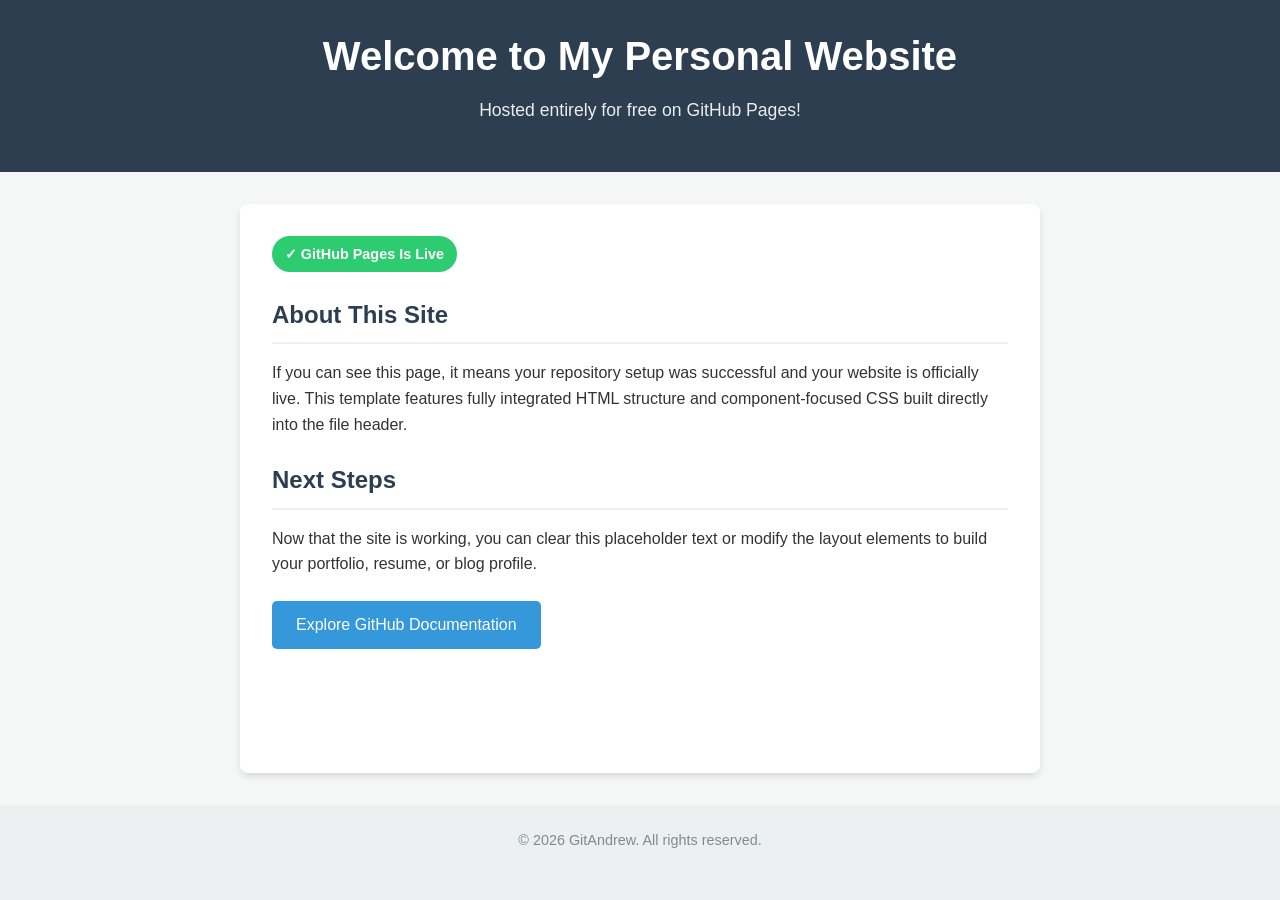
==== index.html @ e5d62e98 "Add initial HTML structure for personal website This file contains the complete HTML structure for a" ====
<!DOCTYPE html>
<html lang="en">
<head>
    <meta charset="UTF-8">
    <meta name="viewport" content="width=device-width, initial-scale=1.0">
    <title>My Personal Website</title>
    <style>
        /* Base reset and layout styles */
        * {
            box-sizing: border-box;
            margin: 0;
            padding: 0;
        }
        body {
            font-family: 'Segoe UI', Tahoma, Geneva, Verdana, sans-serif;
            line-height: 1.6;
            color: #333;
            background-color: #f4f7f6;
            display: flex;
            flex-direction: column;
            min-height: 100vh;
        }

        /* Navigation Header */
        header {
            background-color: #2c3e50;
            color: #ffffff;
            padding: 1.5rem;
            text-align: center;
        }
        header h1 {
            margin-bottom: 0.5rem;
            font-size: 2.5rem;
        }
        header p {
            font-size: 1.1rem;
            opacity: 0.9;
        }

        /* Main Content Container */
        .container {
            max-width: 800px;
            margin: 2rem auto;
            padding: 2rem;
            background: #ffffff;
            border-radius: 8px;
            box-shadow: 0 4px 6px rgba(0, 0, 0, 0.1);
            flex: 1;
        }
        h2 {
            color: #2c3e50;
            border-bottom: 2px solid #ecf0f1;
            padding-bottom: 0.5rem;
            margin-bottom: 1rem;
        }
        p {
            margin-bottom: 1.5rem;
        }

        /* Live status badge to confirm deployment */
        .status-badge {
            display: inline-block;
            background-color: #2ecc71;
            color: white;
            padding: 0.4rem 0.8rem;
            border-radius: 20px;
            font-weight: bold;
            font-size: 0.9rem;
            margin-bottom: 1.5rem;
        }

        /* CTA Interactive Button */
        .btn {
            display: inline-block;
            background-color: #3498db;
            color: white;
            padding: 0.7rem 1.5rem;
            text-decoration: none;
            border-radius: 5px;
            transition: background 0.3s ease;
        }
        .btn:hover {
            background-color: #2980b9;
        }

        /* Footer alignment */
        footer {
            text-align: center;
            padding: 1.5rem;
            background-color: #ecf0f1;
            color: #7f8c8d;
            font-size: 0.9rem;
        }
    </style>
</head>
<body>

    <header>
        <h1>Welcome to My Personal Website</h1>
        <p>Hosted entirely for free on GitHub Pages!</p>
    </header>

    <div class="container">
        <span class="status-badge">✓ GitHub Pages Is Live</span>
        
        <h2>About This Site</h2>
        <p>If you can see this page, it means your repository setup was successful and your website is officially live. This template features fully integrated HTML structure and component-focused CSS built directly into the file header.</p>
        
        <h2>Next Steps</h2>
        <p>Now that the site is working, you can clear this placeholder text or modify the layout elements to build your portfolio, resume, or blog profile.</p>
        
        <a href="https://github.com" class="btn" target="_blank">Explore GitHub Documentation</a>
    </div>

    <footer>
        <p>&copy; 2026 GitAndrew. All rights reserved.</p>
    </footer>

</body>
</html>
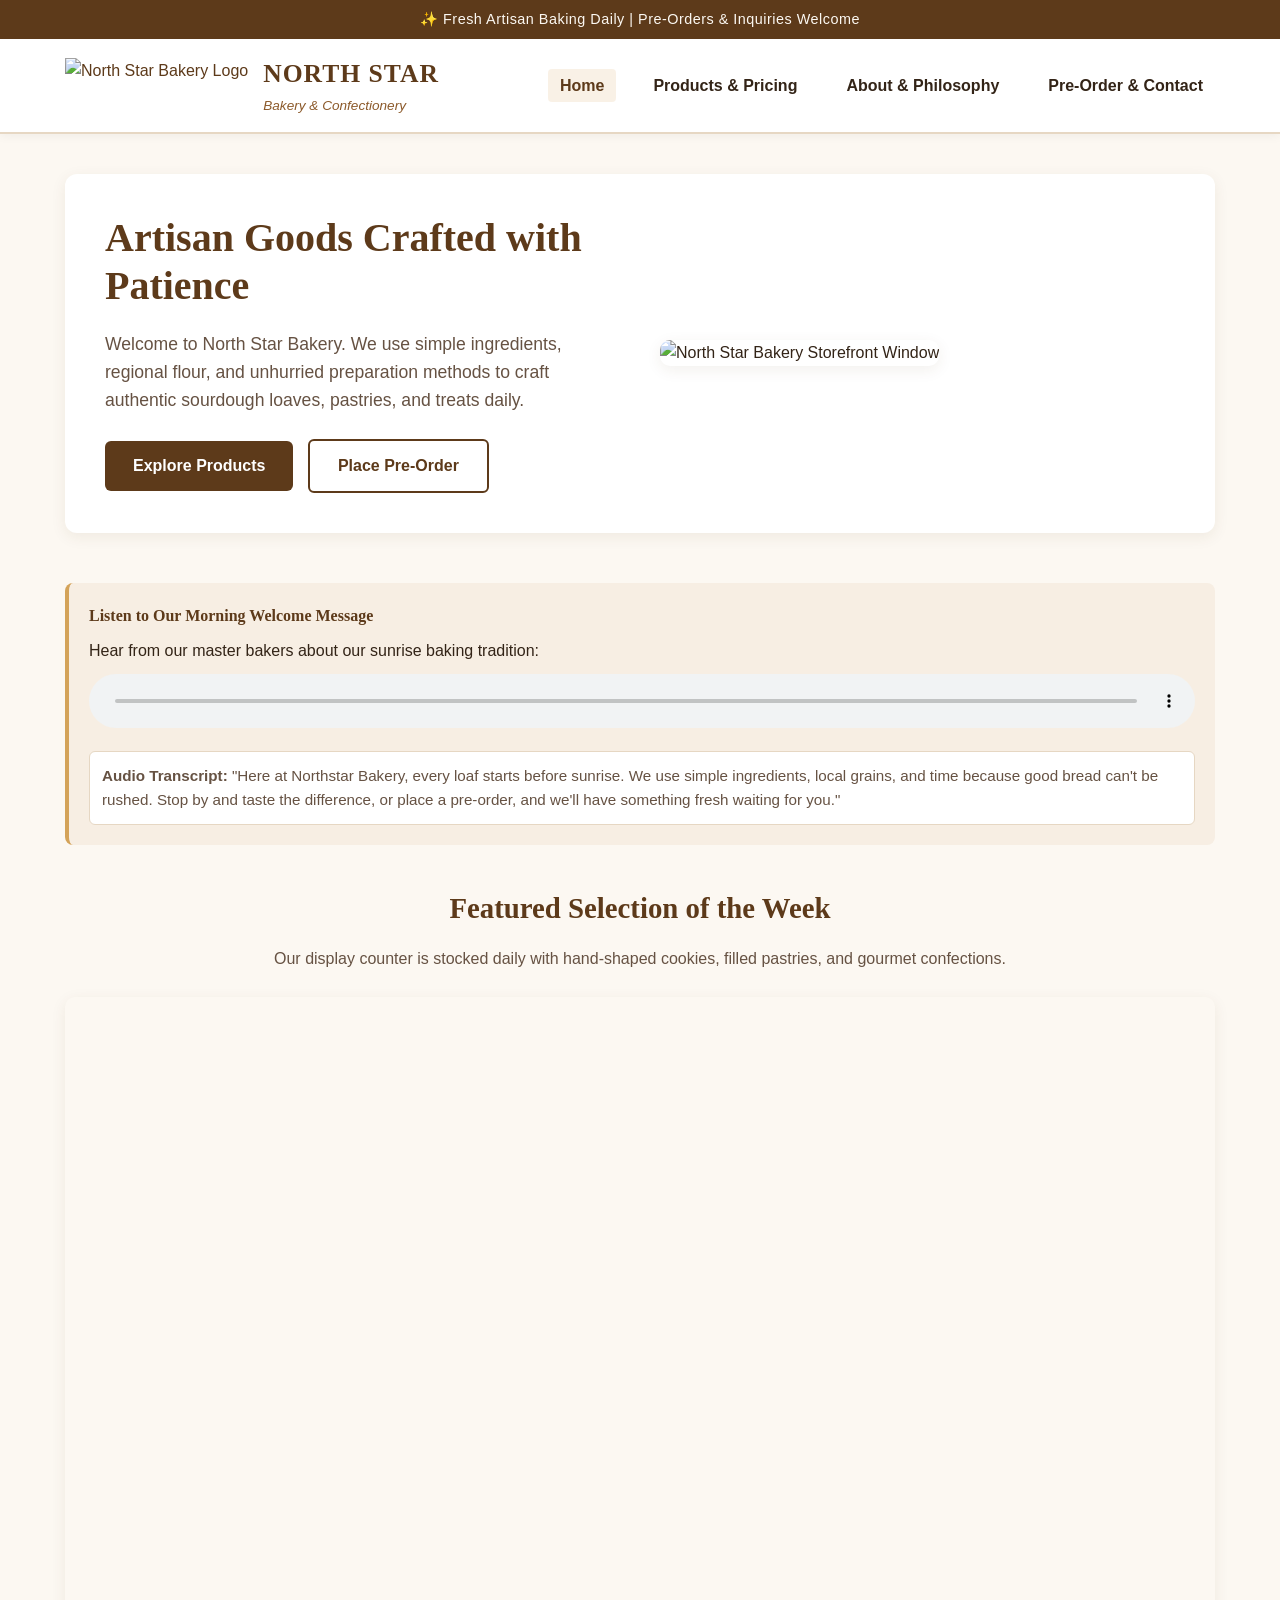
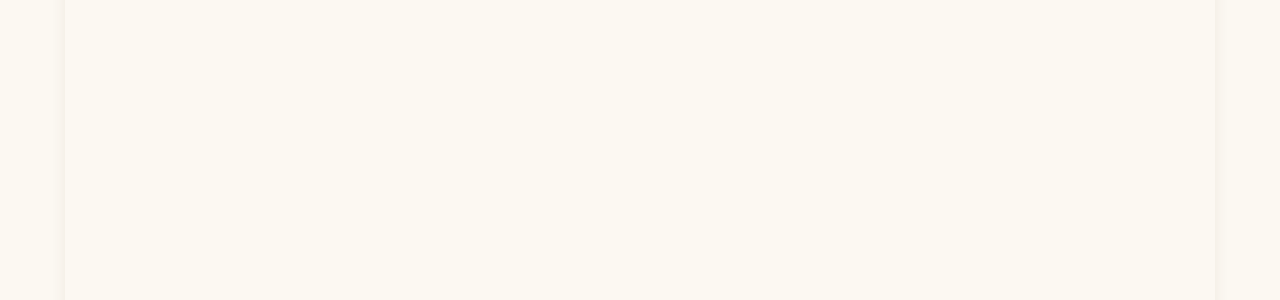
==== commit 8fe64b51: "Add files via upload" ====
--- a/index.html
+++ b/index.html
@@ -3,118 +3,129 @@
 <head>
     <meta charset="UTF-8">
     <meta name="viewport" content="width=device-width, initial-scale=1.0">
-    <title>My Personal Website</title>
-    <style>
-        /* Base reset and layout styles */
-        * {
-            box-sizing: border-box;
-            margin: 0;
-            padding: 0;
-        }
-        body {
-            font-family: 'Segoe UI', Tahoma, Geneva, Verdana, sans-serif;
-            line-height: 1.6;
-            color: #333;
-            background-color: #f4f7f6;
-            display: flex;
-            flex-direction: column;
-            min-height: 100vh;
-        }
-
-        /* Navigation Header */
-        header {
-            background-color: #2c3e50;
-            color: #ffffff;
-            padding: 1.5rem;
-            text-align: center;
-        }
-        header h1 {
-            margin-bottom: 0.5rem;
-            font-size: 2.5rem;
-        }
-        header p {
-            font-size: 1.1rem;
-            opacity: 0.9;
-        }
-
-        /* Main Content Container */
-        .container {
-            max-width: 800px;
-            margin: 2rem auto;
-            padding: 2rem;
-            background: #ffffff;
-            border-radius: 8px;
-            box-shadow: 0 4px 6px rgba(0, 0, 0, 0.1);
-            flex: 1;
-        }
-        h2 {
-            color: #2c3e50;
-            border-bottom: 2px solid #ecf0f1;
-            padding-bottom: 0.5rem;
-            margin-bottom: 1rem;
-        }
-        p {
-            margin-bottom: 1.5rem;
-        }
-
-        /* Live status badge to confirm deployment */
-        .status-badge {
-            display: inline-block;
-            background-color: #2ecc71;
-            color: white;
-            padding: 0.4rem 0.8rem;
-            border-radius: 20px;
-            font-weight: bold;
-            font-size: 0.9rem;
-            margin-bottom: 1.5rem;
-        }
-
-        /* CTA Interactive Button */
-        .btn {
-            display: inline-block;
-            background-color: #3498db;
-            color: white;
-            padding: 0.7rem 1.5rem;
-            text-decoration: none;
-            border-radius: 5px;
-            transition: background 0.3s ease;
-        }
-        .btn:hover {
-            background-color: #2980b9;
-        }
-
-        /* Footer alignment */
-        footer {
-            text-align: center;
-            padding: 1.5rem;
-            background-color: #ecf0f1;
-            color: #7f8c8d;
-            font-size: 0.9rem;
-        }
-    </style>
+    <title>North Star Bakery | Artisan Baked Goods & Sourdough</title>
+    <link rel="stylesheet" href="styles.css">
 </head>
 <body>
-
     <header>
-        <h1>Welcome to My Personal Website</h1>
-        <p>Hosted entirely for free on GitHub Pages!</p>
+        <div class="top-bar">
+            <span>✨ Fresh Artisan Baking Daily | Pre-Orders & Inquiries Welcome</span>
+        </div>
+        <div class="nav-container">
+            <a href="index.html" class="brand-logo">
+                <img src="images/bakery-logo.png" alt="North Star Bakery Logo">
+                <div class="brand-text">
+                    <h1>NORTH STAR</h1>
+                    <p>Bakery & Confectionery</p>
+                </div>
+            </a>
+            <button class="nav-toggle" id="navToggle" aria-label="Toggle navigation">☰</button>
+            <nav>
+                <ul id="navMenu">
+                    <li><a href="index.html" class="active">Home</a></li>
+                    <li><a href="products.html">Products & Pricing</a></li>
+                    <li><a href="about.html">About & Philosophy</a></li>
+                    <li><a href="contact.html">Pre-Order & Contact</a></li>
+                </ul>
+            </nav>
+        </div>
     </header>
 
-    <div class="container">
-        <span class="status-badge">✓ GitHub Pages Is Live</span>
-        
-        <h2>About This Site</h2>
-        <p>If you can see this page, it means your repository setup was successful and your website is officially live. This template features fully integrated HTML structure and component-focused CSS built directly into the file header.</p>
-        
-        <h2>Next Steps</h2>
-        <p>Now that the site is working, you can clear this placeholder text or modify the layout elements to build your portfolio, resume, or blog profile.</p>
-        
-        <a href="https://github.com" class="btn" target="_blank">Explore GitHub Documentation</a>
-    </div>
+    <main class="container">
+        <!-- Hero Section -->
+        <section class="hero">
+            <div class="hero-text">
+                <h2>Artisan Goods Crafted with Patience</h2>
+                <p>Welcome to North Star Bakery. We use simple ingredients, regional flour, and unhurried preparation methods to craft authentic sourdough loaves, pastries, and treats daily.</p>
+                <a href="products.html" class="btn">Explore Products</a>
+                <a href="contact.html" class="btn btn-secondary">Place Pre-Order</a>
+            </div>
+            <div>
+                <img src="images/bakery-storefront.png" alt="North Star Bakery Storefront Window" style="width: 100%; border-radius: 10px; box-shadow: var(--shadow);">
+            </div>
+        </section>
+
+        <!-- Audio Welcome Section -->
+        <section class="audio-card">
+            <h4>Listen to Our Morning Welcome Message</h4>
+            <p>Hear from our master bakers about our sunrise baking tradition:</p>
+            <audio controls>
+                <source src="bakery-welcome.mp3" type="audio/mpeg">
+                Your browser does not support the audio element.
+            </audio>
+
+            <div style="margin-top: 15px; font-size: 0.95rem; color: var(--text-muted); background: white; padding: 12px; border-radius: 6px; border: 1px solid var(--border-color);">
+                <strong>Audio Transcript:</strong> "Here at Northstar Bakery, every loaf starts before sunrise. We use simple ingredients, local grains, and time because good bread can't be rushed. Stop by and taste the difference, or place a pre-order, and we'll have something fresh waiting for you."
+            </div>
+        </section>
+
+        <!-- Responsive Featured Image Section -->
+        <section style="margin: 40px 0;">
+            <h3 style="font-family: var(--font-heading); color: var(--primary-color); font-size: 1.8rem; margin-bottom: 15px; text-align: center;">Featured Selection of the Week</h3>
+            <p style="text-align: center; color: var(--text-muted); margin-bottom: 25px;">Our display counter is stocked daily with hand-shaped cookies, filled pastries, and gourmet confections.</p>
+            <div class="responsive-feature">
+                <picture>
+                    <source media="(max-width: 600px)" srcset="images/bakery-feature-small.png">
+                    <source media="(min-width: 601px)" srcset="images/bakery-feature-large.png">
+                    <img src="images/bakery-feature-large.png" alt="Assortment of freshly baked pastries and gourmet cookies">
+                </picture>
+            </div>
+        </section>
+
+        <!-- What We're Known For -->
+        <section style="margin: 50px 0;">
+            <h2 style="font-family: var(--font-heading); color: var(--primary-color); text-align: center; font-size: 2rem; margin-bottom: 30px;">What We're Known For</h2>
+            <div class="grid-3">
+                <div class="card">
+                    <h3>🌾 Regional Grains</h3>
+                    <p>We source our flour from local mills, celebrating the rich agricultural heritage of our region in every crust and crumb.</p>
+                </div>
+                <div class="card">
+                    <h3>⏳ Unhurried Fermentation</h3>
+                    <p>Our sourdoughs ferment naturally for over 24 hours, developing deep flavors and an easily digestible, moist structure.</p>
+                </div>
+                <div class="card">
+                    <h3>🤝 Community Centered</h3>
+                    <p>Whether you need a quick morning coffee treat or a reserve loaf for weekend family dinners, we are here for our neighbors.</p>
+                </div>
+            </div>
+        </section>
+
+        <!-- Hours & Location Snippet -->
+        <section class="card" style="display: flex; flex-wrap: wrap; justify-content: space-between; align-items: center; gap: 20px;">
+            <div>
+                <h3 style="margin-bottom: 5px;">Visit Us in the Neighborhood</h3>
+                <p style="color: var(--text-muted);">124 Main Street, Bakery District • Mon-Sat: 6:30 AM - 6:00 PM | Sun: 7:00 AM - 3:00 PM</p>
+            </div>
+            <a href="contact.html" class="btn">View Store Details</a>
+        </section>
+    </main>
 
     <footer>
-        <p>&copy; 2026 GitAndrew. All rights reserved.</p>
+        <div class="footer-content">
+            <div class="footer-col">
+                <h4>North Star Bakery</h4>
+                <p>Authentic neighborhood bakehouse dedicated to traditional craftsmanship, natural ingredients, and warm hospitality.</p>
+            </div>
+            <div class="footer-col">
+                <h4>Quick Links</h4>
+                <ul>
+                    <li><a href="index.html">Home</a></li>
+                    <li><a href="products.html">Products & Pricing</a></li>
+                    <li><a href="about.html">Our Philosophy</a></li>
+                    <li><a href="contact.html">Pre-Order Form</a></li>
+                </ul>
+            </div>
+            <div class="footer-col">
+                <h4>Bakehouse Hours</h4>
+                <p>Monday – Saturday: 6:30 AM – 6:00 PM<br>Sunday: 7:00 AM – 3:00 PM<br><em>Fresh loaves ready by 7:00 AM daily.</em></p>
+            </div>
+        </div>
+        <div class="copyright">
+            &copy; 2026 North Star Bakery. All rights reserved. Grounded in community & craftsmanship.
+        </div>
     </footer>
 
+    <script src="script.js"></script>
 </body>
 </html>
--- a/styles.css
+++ b/styles.css
@@ -0,0 +1,464 @@
+/* North Star Bakery - Official Stylesheet */
+:root {
+    --primary-color: #5d3a1a;
+    --primary-light: #8c5a2b;
+    --accent-color: #d4a359;
+    --bg-warm: #fcf8f2;
+    --bg-card: #ffffff;
+    --text-dark: #332417;
+    --text-muted: #665243;
+    --border-color: #e6d7c3;
+    --font-heading: 'Georgia', 'Times New Roman', serif;
+    --font-body: 'Segoe UI', 'Helvetica Neue', Arial, sans-serif;
+    --shadow: 0 4px 15px rgba(93, 58, 26, 0.08);
+    --transition: all 0.3s ease;
+}
+
+* {
+    box-sizing: border-box;
+    margin: 0;
+    padding: 0;
+}
+
+body {
+    font-family: var(--font-body);
+    background-color: var(--bg-warm);
+    color: var(--text-dark);
+    line-height: 1.6;
+}
+
+/* Header & Navigation */
+header {
+    background-color: var(--bg-card);
+    border-bottom: 2px solid var(--border-color);
+    position: sticky;
+    top: 0;
+    z-index: 1000;
+    box-shadow: 0 2px 10px rgba(0,0,0,0.05);
+}
+
+.top-bar {
+    background-color: var(--primary-color);
+    color: var(--bg-warm);
+    text-align: center;
+    padding: 8px 15px;
+    font-size: 0.9rem;
+    letter-spacing: 0.5px;
+}
+
+.nav-container {
+    max-width: 1200px;
+    margin: 0 auto;
+    display: flex;
+    justify-content: space-between;
+    align-items: center;
+    padding: 15px 25px;
+}
+
+.brand-logo {
+    display: flex;
+    align-items: center;
+    gap: 15px;
+    text-decoration: none;
+    color: var(--primary-color);
+}
+
+.brand-logo img {
+    height: 55px;
+    width: auto;
+}
+
+.brand-text h1 {
+    font-family: var(--font-heading);
+    font-size: 1.6rem;
+    font-weight: 700;
+    letter-spacing: 1px;
+}
+
+.brand-text p {
+    font-size: 0.85rem;
+    color: var(--primary-light);
+    font-style: italic;
+}
+
+nav ul {
+    display: flex;
+    list-style: none;
+    gap: 25px;
+}
+
+nav a {
+    text-decoration: none;
+    color: var(--text-dark);
+    font-weight: 600;
+    font-size: 1rem;
+    padding: 8px 12px;
+    border-radius: 4px;
+    transition: var(--transition);
+}
+
+nav a:hover, nav a.active {
+    color: var(--primary-color);
+    background-color: rgba(212, 163, 89, 0.15);
+}
+
+.nav-toggle {
+    display: none;
+    background: none;
+    border: none;
+    font-size: 1.8rem;
+    color: var(--primary-color);
+    cursor: pointer;
+}
+
+/* Container & Layout */
+.container {
+    max-width: 1200px;
+    margin: 40px auto;
+    padding: 0 25px;
+}
+
+.hero {
+    display: grid;
+    grid-template-columns: 1fr 1fr;
+    gap: 40px;
+    align-items: center;
+    background-color: var(--bg-card);
+    border-radius: 12px;
+    padding: 40px;
+    box-shadow: var(--shadow);
+    margin-bottom: 50px;
+}
+
+.hero-text h2 {
+    font-family: var(--font-heading);
+    font-size: 2.5rem;
+    color: var(--primary-color);
+    margin-bottom: 20px;
+    line-height: 1.2;
+}
+
+.hero-text p {
+    font-size: 1.1rem;
+    color: var(--text-muted);
+    margin-bottom: 25px;
+}
+
+.btn {
+    display: inline-block;
+    background-color: var(--primary-color);
+    color: white;
+    padding: 12px 28px;
+    border-radius: 6px;
+    text-decoration: none;
+    font-weight: 600;
+    transition: var(--transition);
+    border: none;
+    cursor: pointer;
+}
+
+.btn:hover {
+    background-color: var(--primary-light);
+    transform: translateY(-2px);
+    box-shadow: 0 4px 10px rgba(93, 58, 26, 0.2);
+}
+
+.btn-secondary {
+    background-color: transparent;
+    color: var(--primary-color);
+    border: 2px solid var(--primary-color);
+    margin-left: 10px;
+}
+
+.btn-secondary:hover {
+    background-color: var(--primary-color);
+    color: white;
+}
+
+/* Audio Player Card */
+.audio-card {
+    background-color: #f7eee3;
+    border-left: 4px solid var(--accent-color);
+    padding: 20px;
+    border-radius: 8px;
+    margin: 25px 0;
+}
+
+.audio-card h4 {
+    font-family: var(--font-heading);
+    color: var(--primary-color);
+    margin-bottom: 10px;
+}
+
+.audio-card audio {
+    width: 100%;
+    margin-top: 10px;
+}
+
+/* Featured Picture Element */
+.responsive-feature {
+    width: 100%;
+    border-radius: 10px;
+    overflow: hidden;
+    box-shadow: var(--shadow);
+}
+
+.responsive-feature img {
+    width: 100%;
+    height: auto;
+    display: block;
+    object-fit: cover;
+}
+
+/* Feature Cards Grid */
+.grid-3 {
+    display: grid;
+    grid-template-columns: repeat(auto-fit, minmax(300px, 1fr));
+    gap: 30px;
+    margin: 40px 0;
+}
+
+.card {
+    background: var(--bg-card);
+    border-radius: 10px;
+    padding: 30px;
+    box-shadow: var(--shadow);
+    border: 1px solid var(--border-color);
+    transition: var(--transition);
+}
+
+.card:hover {
+    transform: translateY(-5px);
+    box-shadow: 0 8px 25px rgba(93, 58, 26, 0.12);
+}
+
+.card h3 {
+    font-family: var(--font-heading);
+    color: var(--primary-color);
+    font-size: 1.4rem;
+    margin-bottom: 15px;
+}
+
+/* Signature Loaf Figure */
+.figure-container {
+    background: var(--bg-card);
+    padding: 20px;
+    border-radius: 10px;
+    box-shadow: var(--shadow);
+    text-align: center;
+    margin: 40px 0;
+}
+
+.figure-container img {
+    max-width: 100%;
+    height: auto;
+    border-radius: 8px;
+}
+
+figcaption {
+    margin-top: 12px;
+    font-style: italic;
+    color: var(--text-muted);
+    font-size: 0.95rem;
+}
+
+/* Product Catalog */
+.category-filter {
+    display: flex;
+    gap: 15px;
+    justify-content: center;
+    margin-bottom: 30px;
+    flex-wrap: wrap;
+}
+
+.filter-btn {
+    background: var(--bg-card);
+    border: 1px solid var(--border-color);
+    padding: 8px 20px;
+    border-radius: 20px;
+    cursor: pointer;
+    font-weight: 600;
+    color: var(--text-muted);
+    transition: var(--transition);
+}
+
+.filter-btn.active, .filter-btn:hover {
+    background: var(--primary-color);
+    color: white;
+    border-color: var(--primary-color);
+}
+
+.product-grid {
+    display: grid;
+    grid-template-columns: repeat(auto-fill, minmax(280px, 1fr));
+    gap: 25px;
+}
+
+.product-card {
+    background: var(--bg-card);
+    border-radius: 10px;
+    overflow: hidden;
+    box-shadow: var(--shadow);
+    border: 1px solid var(--border-color);
+}
+
+.product-card img {
+    width: 100%;
+    height: 200px;
+    object-fit: cover;
+}
+
+.product-info {
+    padding: 20px;
+}
+
+.product-header {
+    display: flex;
+    justify-content: space-between;
+    align-items: baseline;
+    margin-bottom: 10px;
+}
+
+.product-price {
+    font-weight: 700;
+    color: var(--primary-light);
+    font-size: 1.1rem;
+}
+
+/* Form Styling */
+.form-card {
+    background: var(--bg-card);
+    border-radius: 12px;
+    padding: 40px;
+    box-shadow: var(--shadow);
+    max-width: 750px;
+    margin: 0 auto;
+}
+
+.form-group {
+    margin-bottom: 20px;
+}
+
+.form-group label {
+    display: block;
+    margin-bottom: 8px;
+    font-weight: 600;
+    color: var(--text-dark);
+}
+
+.form-control {
+    width: 100%;
+    padding: 12px 15px;
+    border: 1px solid var(--border-color);
+    border-radius: 6px;
+    font-family: inherit;
+    font-size: 1rem;
+    transition: var(--transition);
+}
+
+.form-control:focus {
+    outline: none;
+    border-color: var(--primary-color);
+    box-shadow: 0 0 0 3px rgba(93, 58, 26, 0.1);
+}
+
+textarea.form-control {
+    resize: vertical;
+    min-height: 120px;
+}
+
+.form-row {
+    display: grid;
+    grid-template-columns: 1fr 1fr;
+    gap: 20px;
+}
+
+/* Notice Box */
+.notice-box {
+    background-color: #fff9ed;
+    border: 1px solid #f3d9a9;
+    padding: 15px 20px;
+    border-radius: 6px;
+    margin-bottom: 25px;
+    font-size: 0.95rem;
+    color: #7a521e;
+}
+
+/* Footer */
+footer {
+    background-color: var(--primary-color);
+    color: #f1e4d3;
+    padding: 50px 25px 20px;
+    margin-top: 60px;
+}
+
+.footer-content {
+    max-width: 1200px;
+    margin: 0 auto;
+    display: grid;
+    grid-template-columns: repeat(auto-fit, minmax(250px, 1fr));
+    gap: 40px;
+    margin-bottom: 40px;
+}
+
+.footer-col h4 {
+    font-family: var(--font-heading);
+    color: var(--accent-color);
+    font-size: 1.2rem;
+    margin-bottom: 15px;
+}
+
+.footer-col p, .footer-col li {
+    font-size: 0.95rem;
+    line-height: 1.8;
+}
+
+.footer-col ul {
+    list-style: none;
+}
+
+.footer-col a {
+    color: #f1e4d3;
+    text-decoration: none;
+    transition: var(--transition);
+}
+
+.footer-col a:hover {
+    color: var(--accent-color);
+}
+
+.copyright {
+    text-align: center;
+    padding-top: 20px;
+    border-top: 1px solid rgba(255,255,255,0.1);
+    font-size: 0.85rem;
+    color: #c4b099;
+}
+
+/* Responsive Media Queries */
+@media (max-width: 768px) {
+    .nav-toggle {
+        display: block;
+    }
+    nav ul {
+        display: none;
+        position: absolute;
+        top: 100%;
+        left: 0;
+        right: 0;
+        background-color: var(--bg-card);
+        flex-direction: column;
+        padding: 20px;
+        box-shadow: 0 10px 15px rgba(0,0,0,0.1);
+        border-bottom: 2px solid var(--border-color);
+    }
+    nav ul.show {
+        display: flex;
+    }
+    .hero {
+        grid-template-columns: 1fr;
+    }
+    .form-row {
+        grid-template-columns: 1fr;
+    }
+}
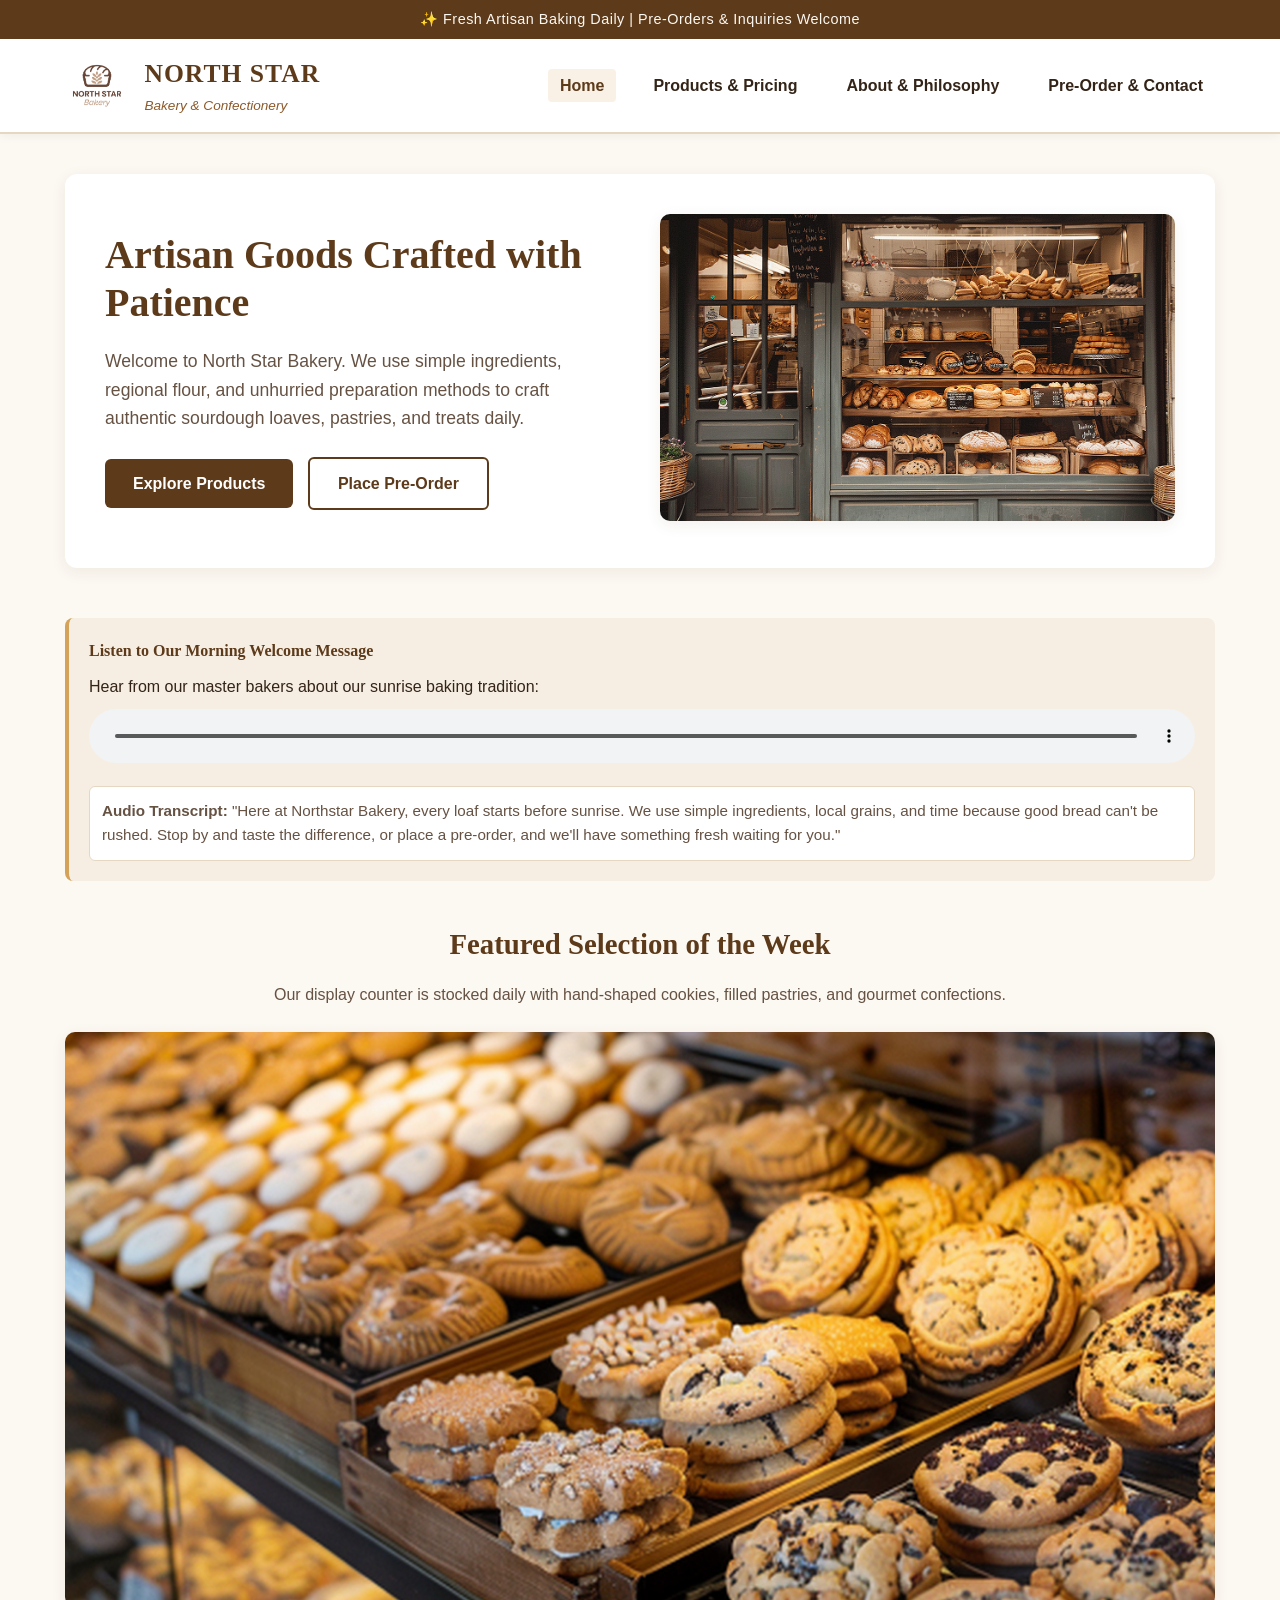
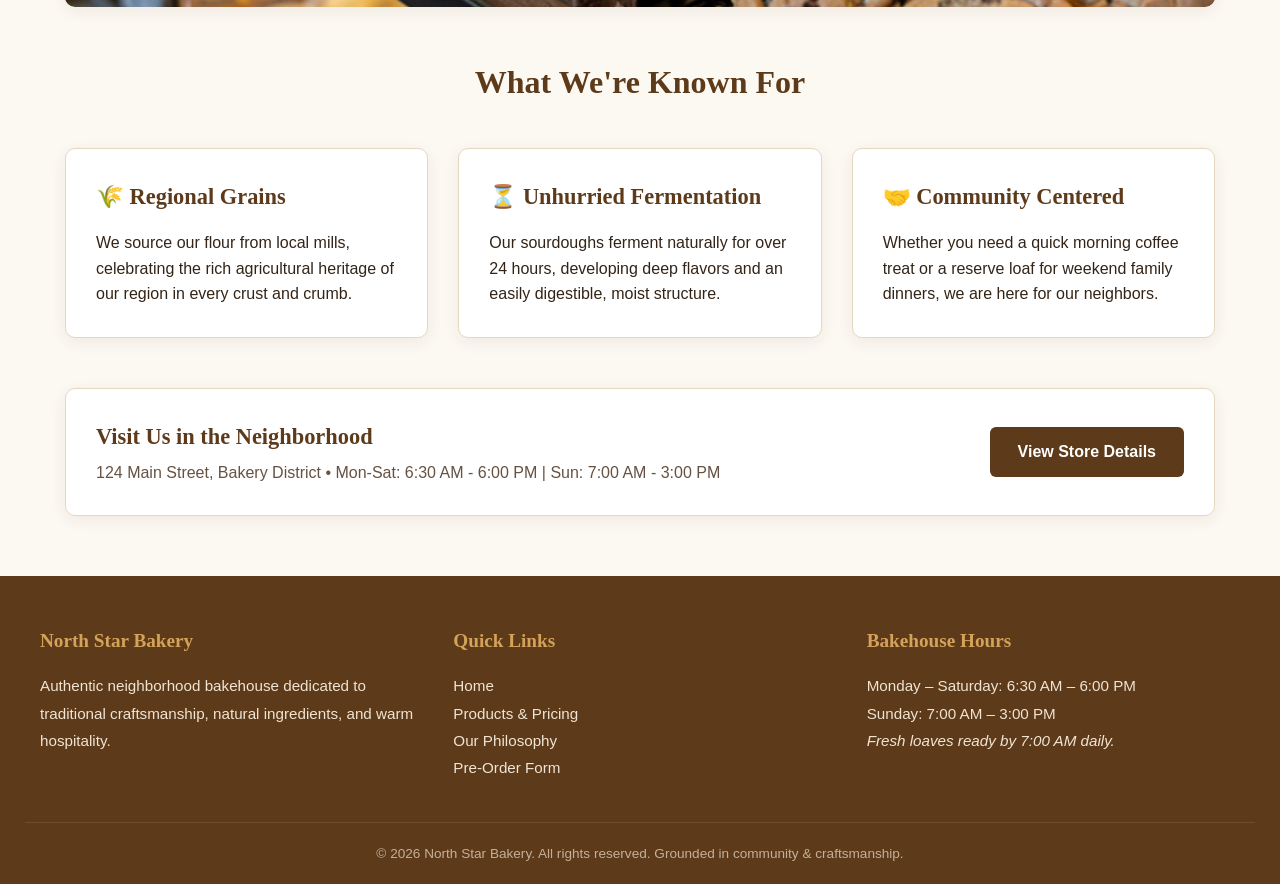
==== commit 2f944a0b: "Update audio source file in index.html" ====
--- a/index.html
+++ b/index.html
@@ -50,7 +50,7 @@
             <h4>Listen to Our Morning Welcome Message</h4>
             <p>Hear from our master bakers about our sunrise baking tradition:</p>
             <audio controls>
-                <source src="bakery-welcome.mp3" type="audio/mpeg">
+                <source src="bakery-welcome_c.mp3" type="audio/mpeg">
                 Your browser does not support the audio element.
             </audio>
 
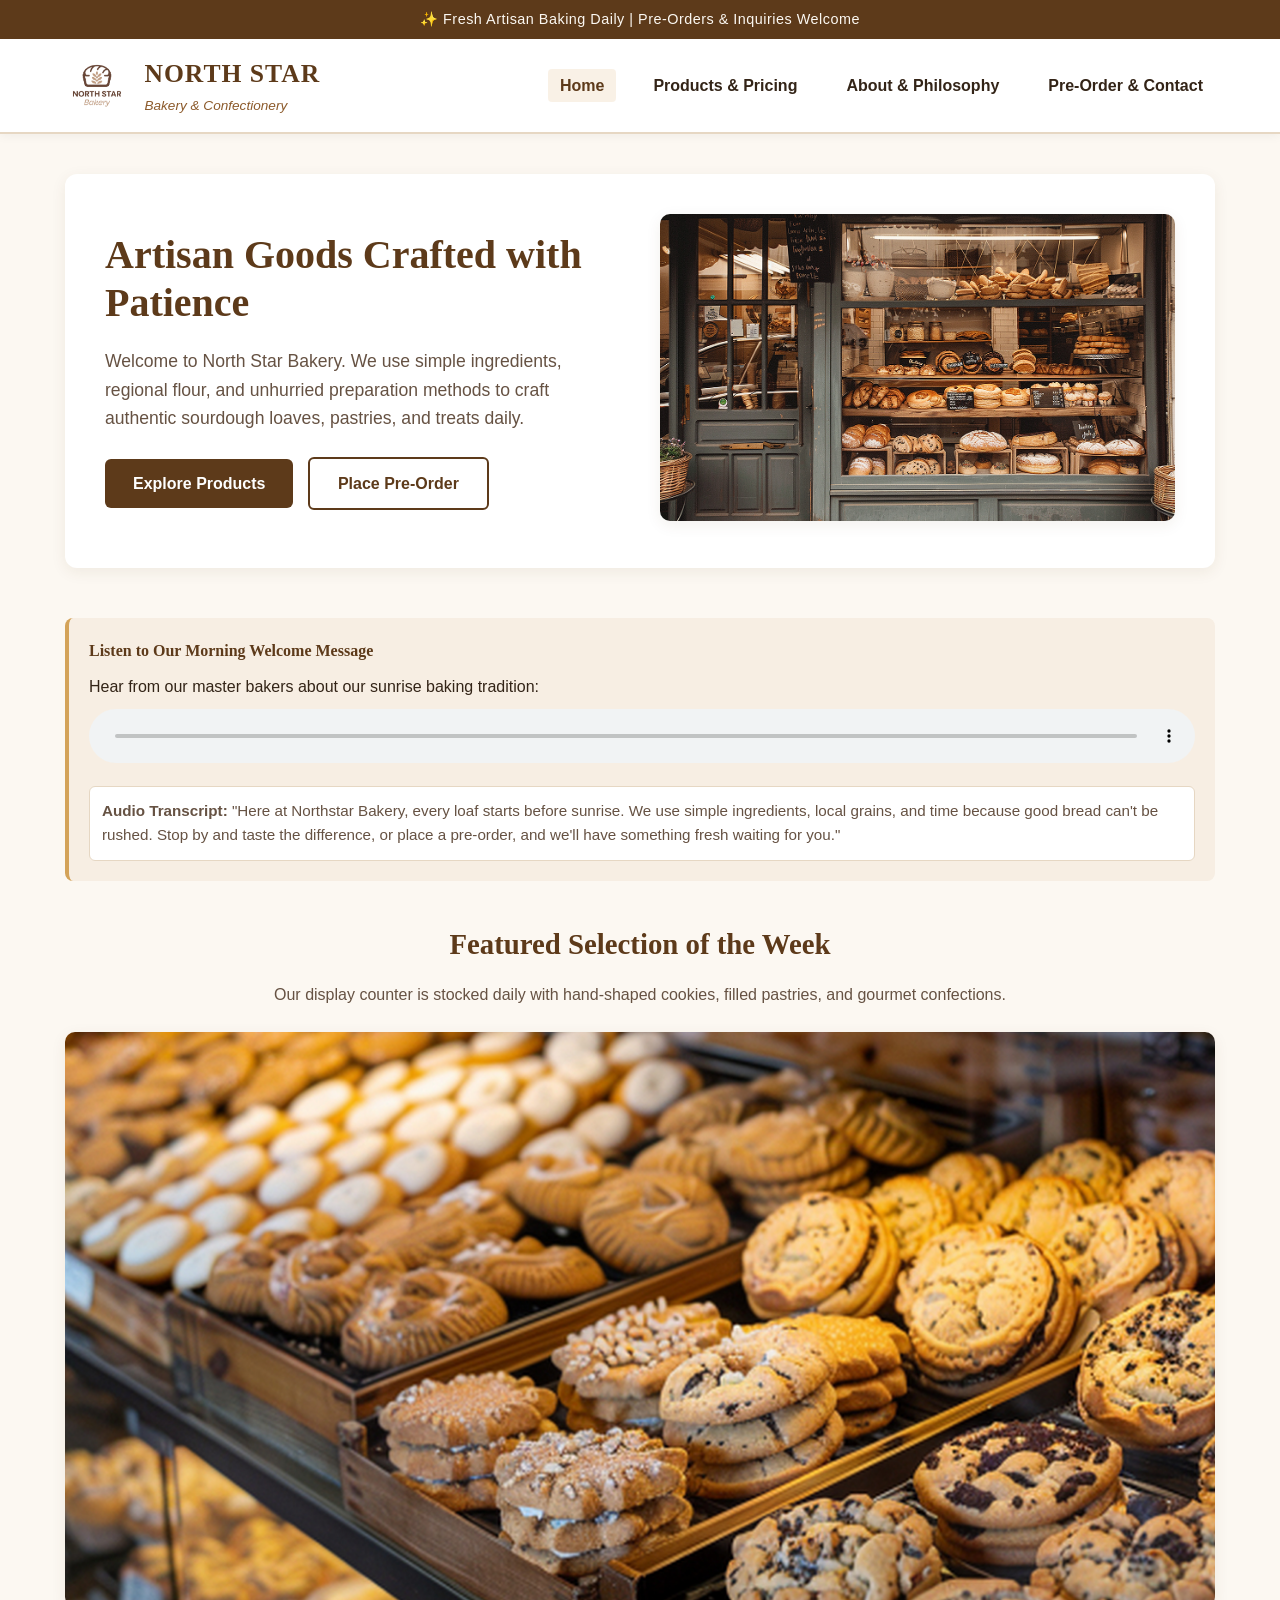
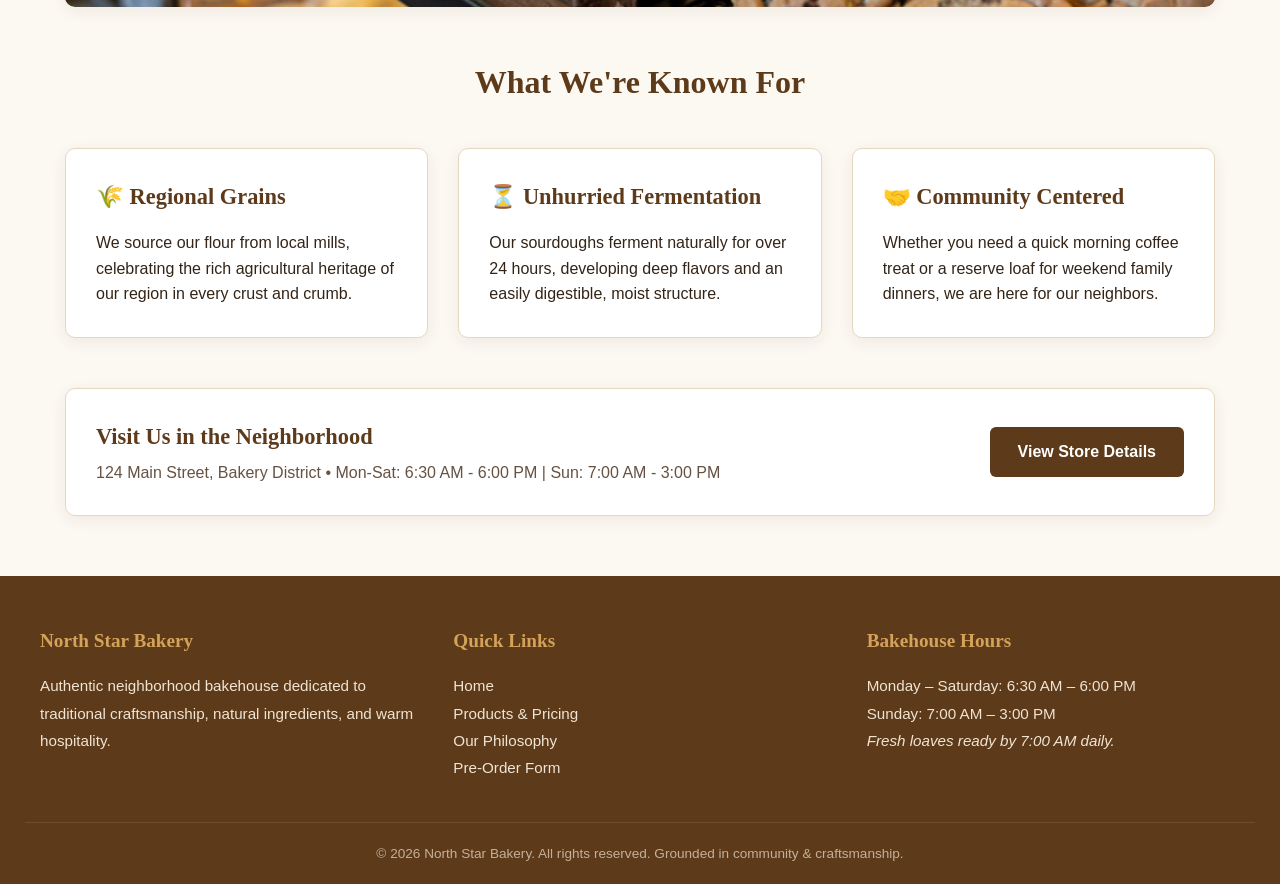
==== commit 02d480b3: "Update audio source file in index.html" ====
--- a/index.html
+++ b/index.html
@@ -50,7 +50,7 @@
             <h4>Listen to Our Morning Welcome Message</h4>
             <p>Hear from our master bakers about our sunrise baking tradition:</p>
             <audio controls>
-                <source src="bakery-welcome_c.mp3" type="audio/mpeg">
+                <source src="bakery-welcome.mp3" type="audio/mpeg">
                 Your browser does not support the audio element.
             </audio>
 
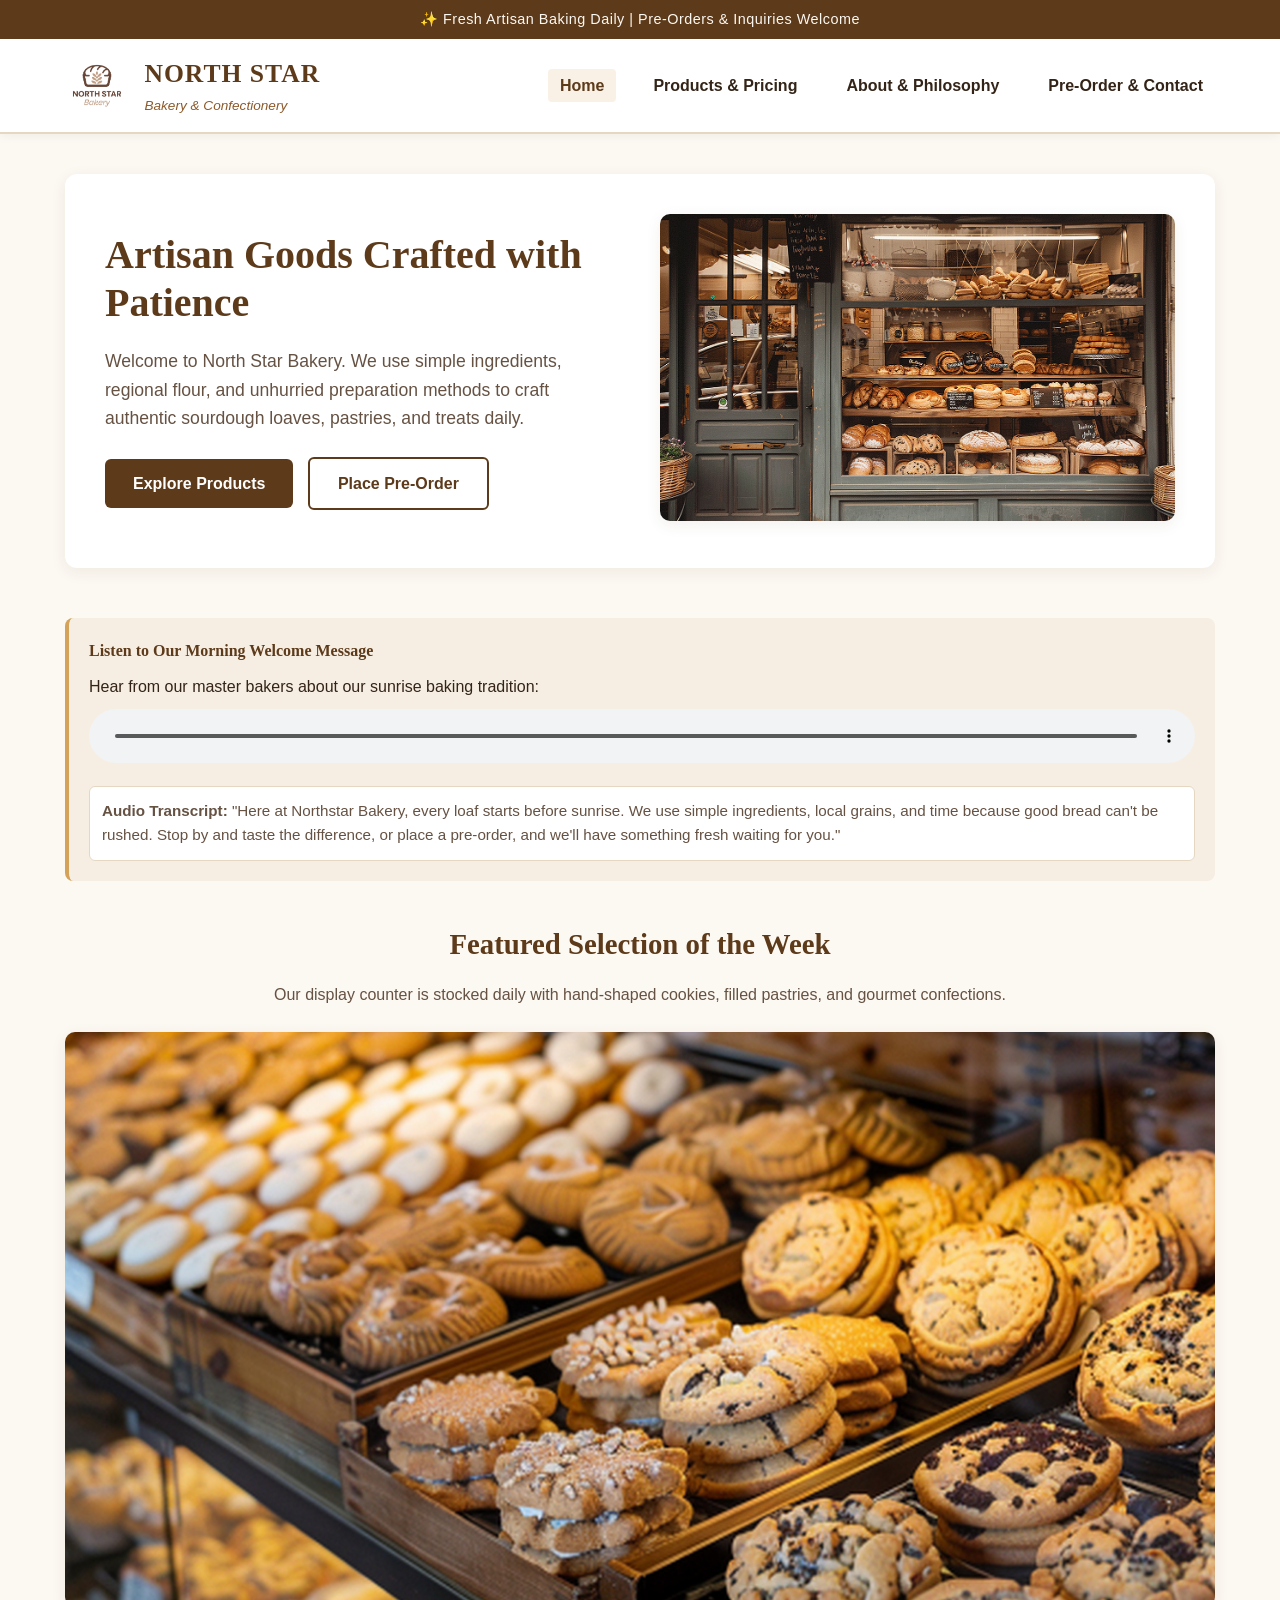
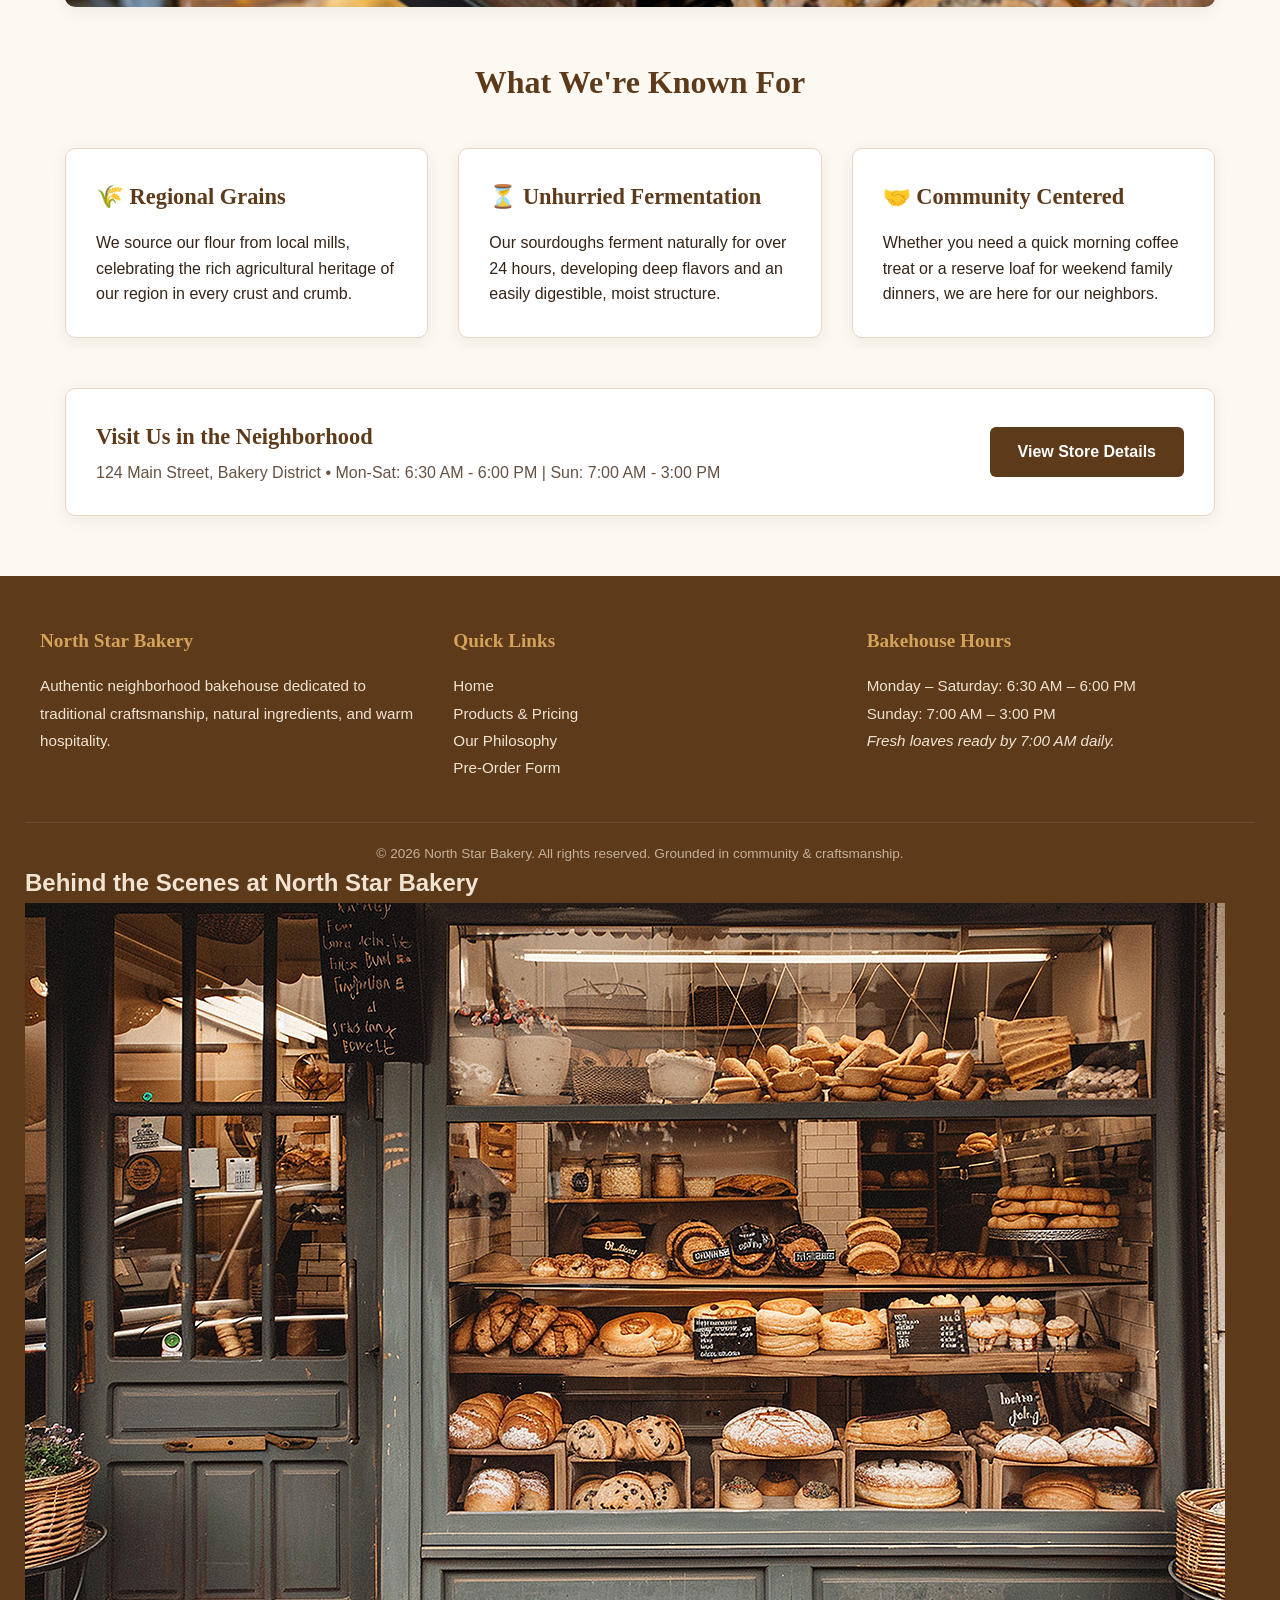
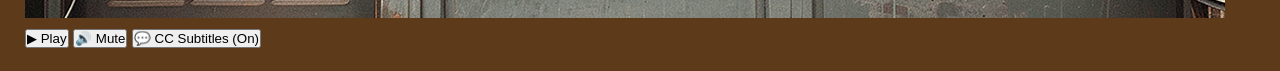
==== commit d0d340a0: "Add behind-the-scenes video section to index.html Added a new section for a behind-the-scenes video " ====
--- a/index.html
+++ b/index.html
@@ -124,6 +124,24 @@
         <div class="copyright">
             &copy; 2026 North Star Bakery. All rights reserved. Grounded in community & craftsmanship.
         </div>
+            <!-- Behind the Scenes Video Section -->
+    <section class="behind-the-scenes">
+      <h2>Behind the Scenes at North Star Bakery</h2>
+      <div class="video-container">
+        <video id="bakery-video" poster="images/bakery-storefront.png" preload="metadata">
+          <source src="videos/bakery-behind-scenes.mp4" type="video/mp4">
+          <track kind="subtitles" src="videos/subtitles-en.vtt" srclang="en" label="English" default>
+          Your browser does not support the video tag.
+        </video>
+
+        <div class="video-controls">
+          <button id="btn-play-pause">▶ Play</button>
+          <button id="btn-mute">🔊 Mute</button>
+          <button id="btn-cc">💬 CC Subtitles (On)</button>
+        </div>
+      </div>
+    </section>
+
     </footer>
 
     <script src="script.js"></script>
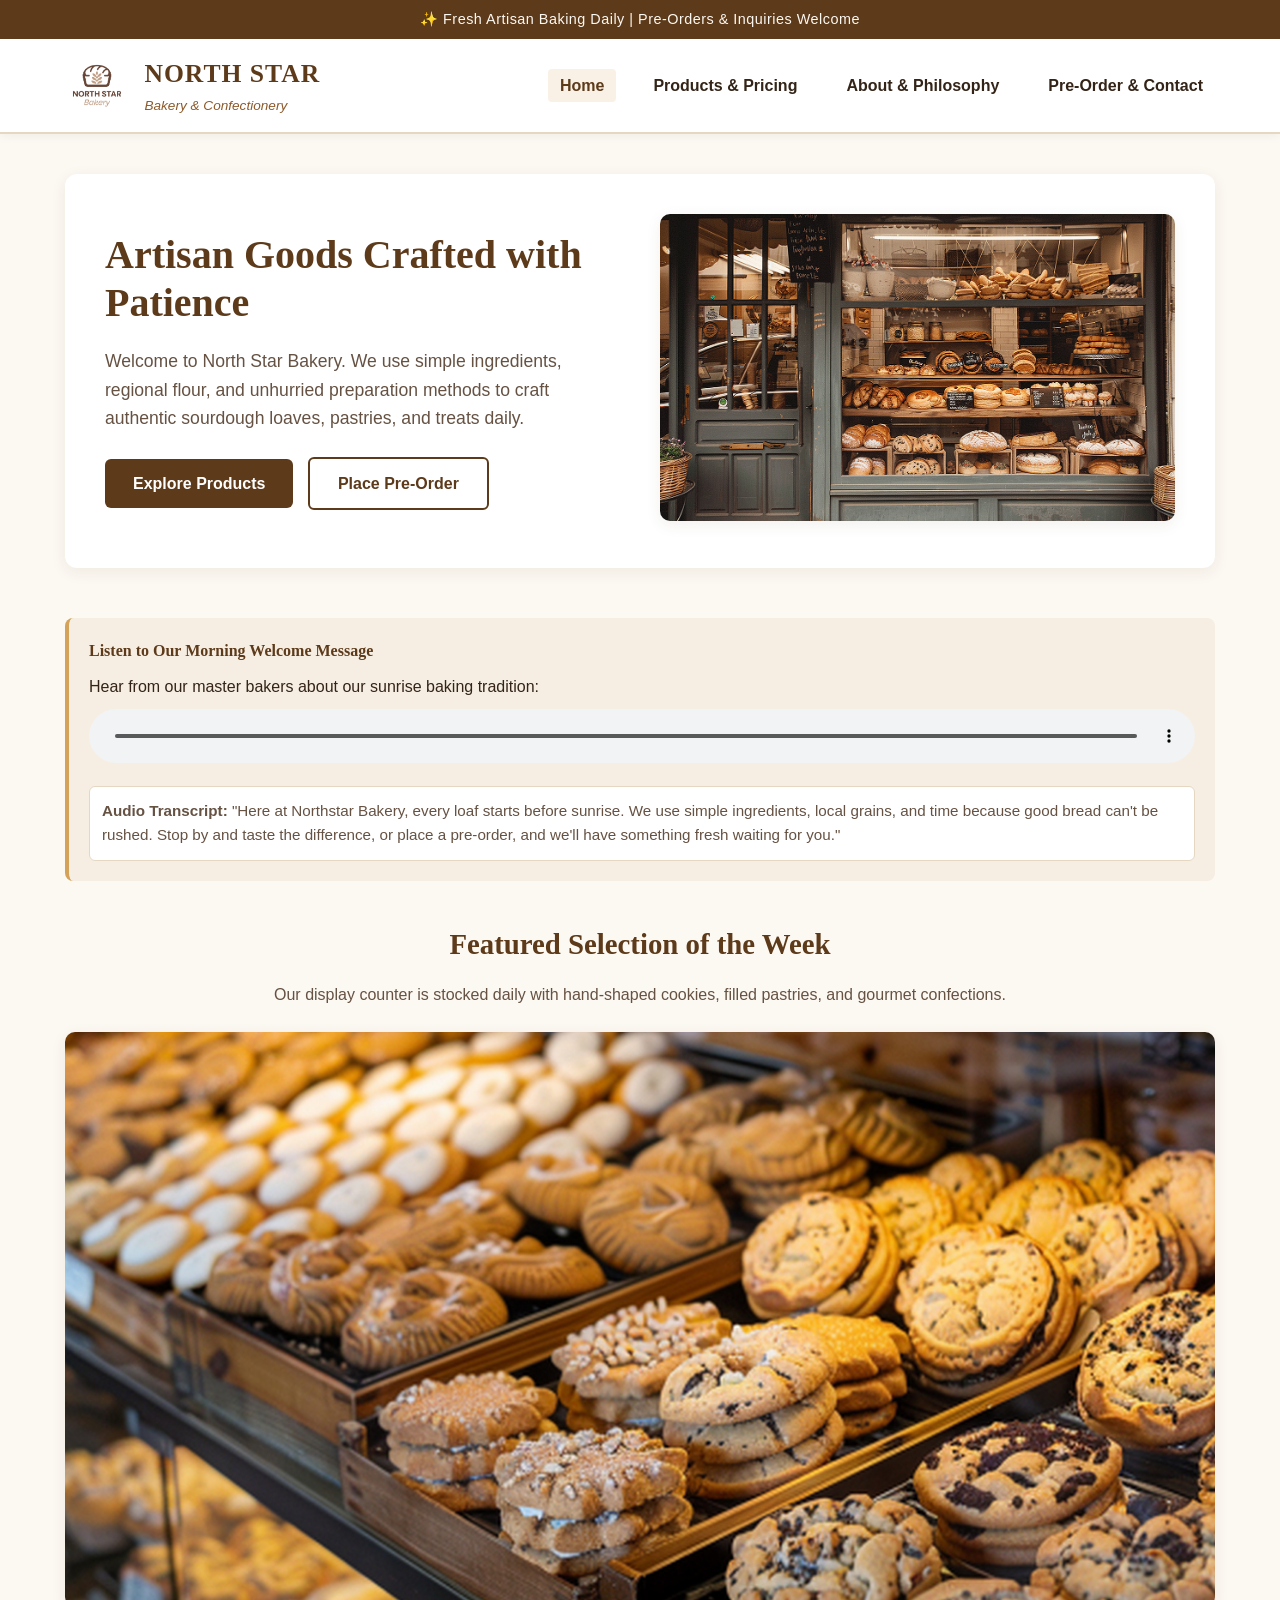
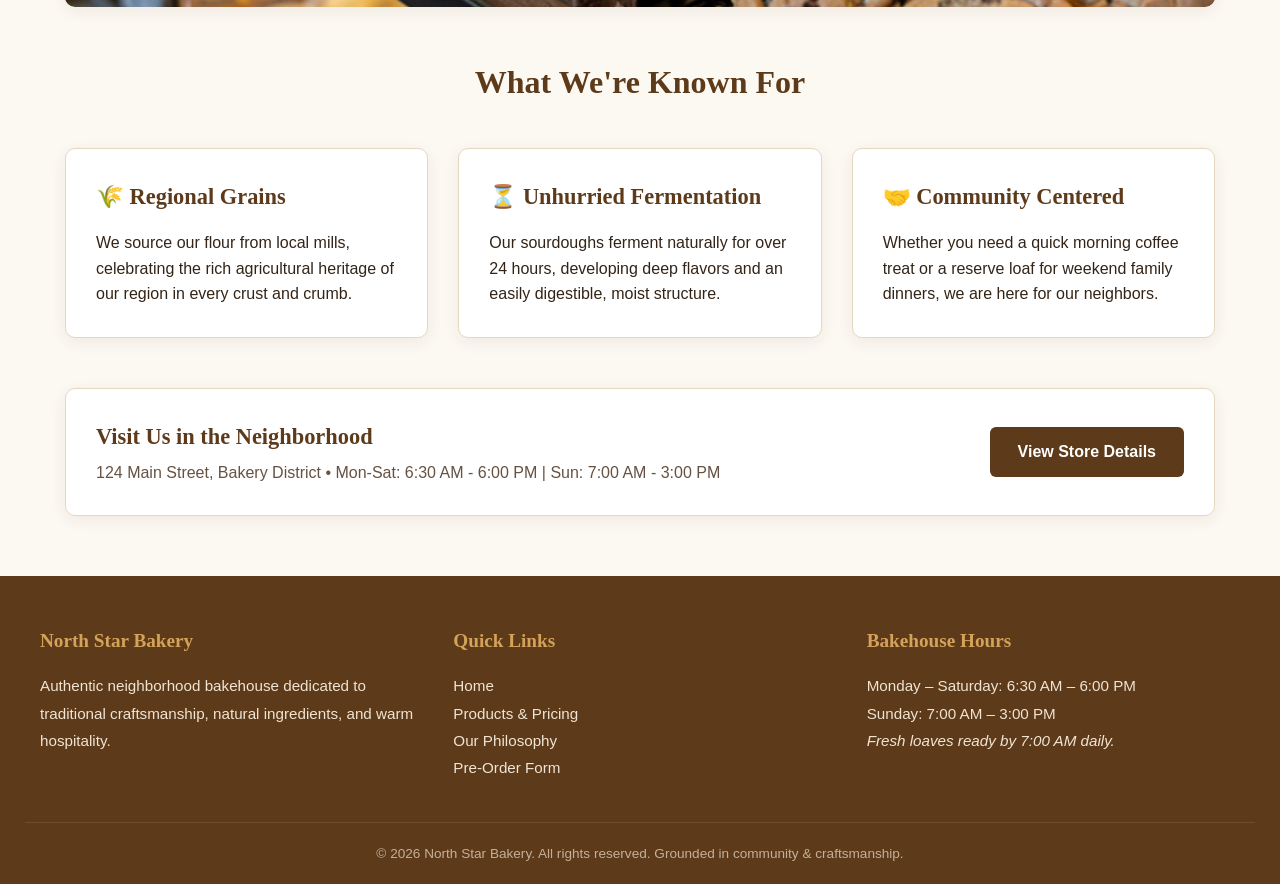
==== commit 48351979: "Remove Behind the Scenes video section Removed the Behind the Scenes video section from the footer." ====
--- a/index.html
+++ b/index.html
@@ -124,23 +124,6 @@
         <div class="copyright">
             &copy; 2026 North Star Bakery. All rights reserved. Grounded in community & craftsmanship.
         </div>
-            <!-- Behind the Scenes Video Section -->
-    <section class="behind-the-scenes">
-      <h2>Behind the Scenes at North Star Bakery</h2>
-      <div class="video-container">
-        <video id="bakery-video" poster="images/bakery-storefront.png" preload="metadata">
-          <source src="videos/bakery-behind-scenes.mp4" type="video/mp4">
-          <track kind="subtitles" src="videos/subtitles-en.vtt" srclang="en" label="English" default>
-          Your browser does not support the video tag.
-        </video>
-
-        <div class="video-controls">
-          <button id="btn-play-pause">▶ Play</button>
-          <button id="btn-mute">🔊 Mute</button>
-          <button id="btn-cc">💬 CC Subtitles (On)</button>
-        </div>
-      </div>
-    </section>
 
     </footer>
 
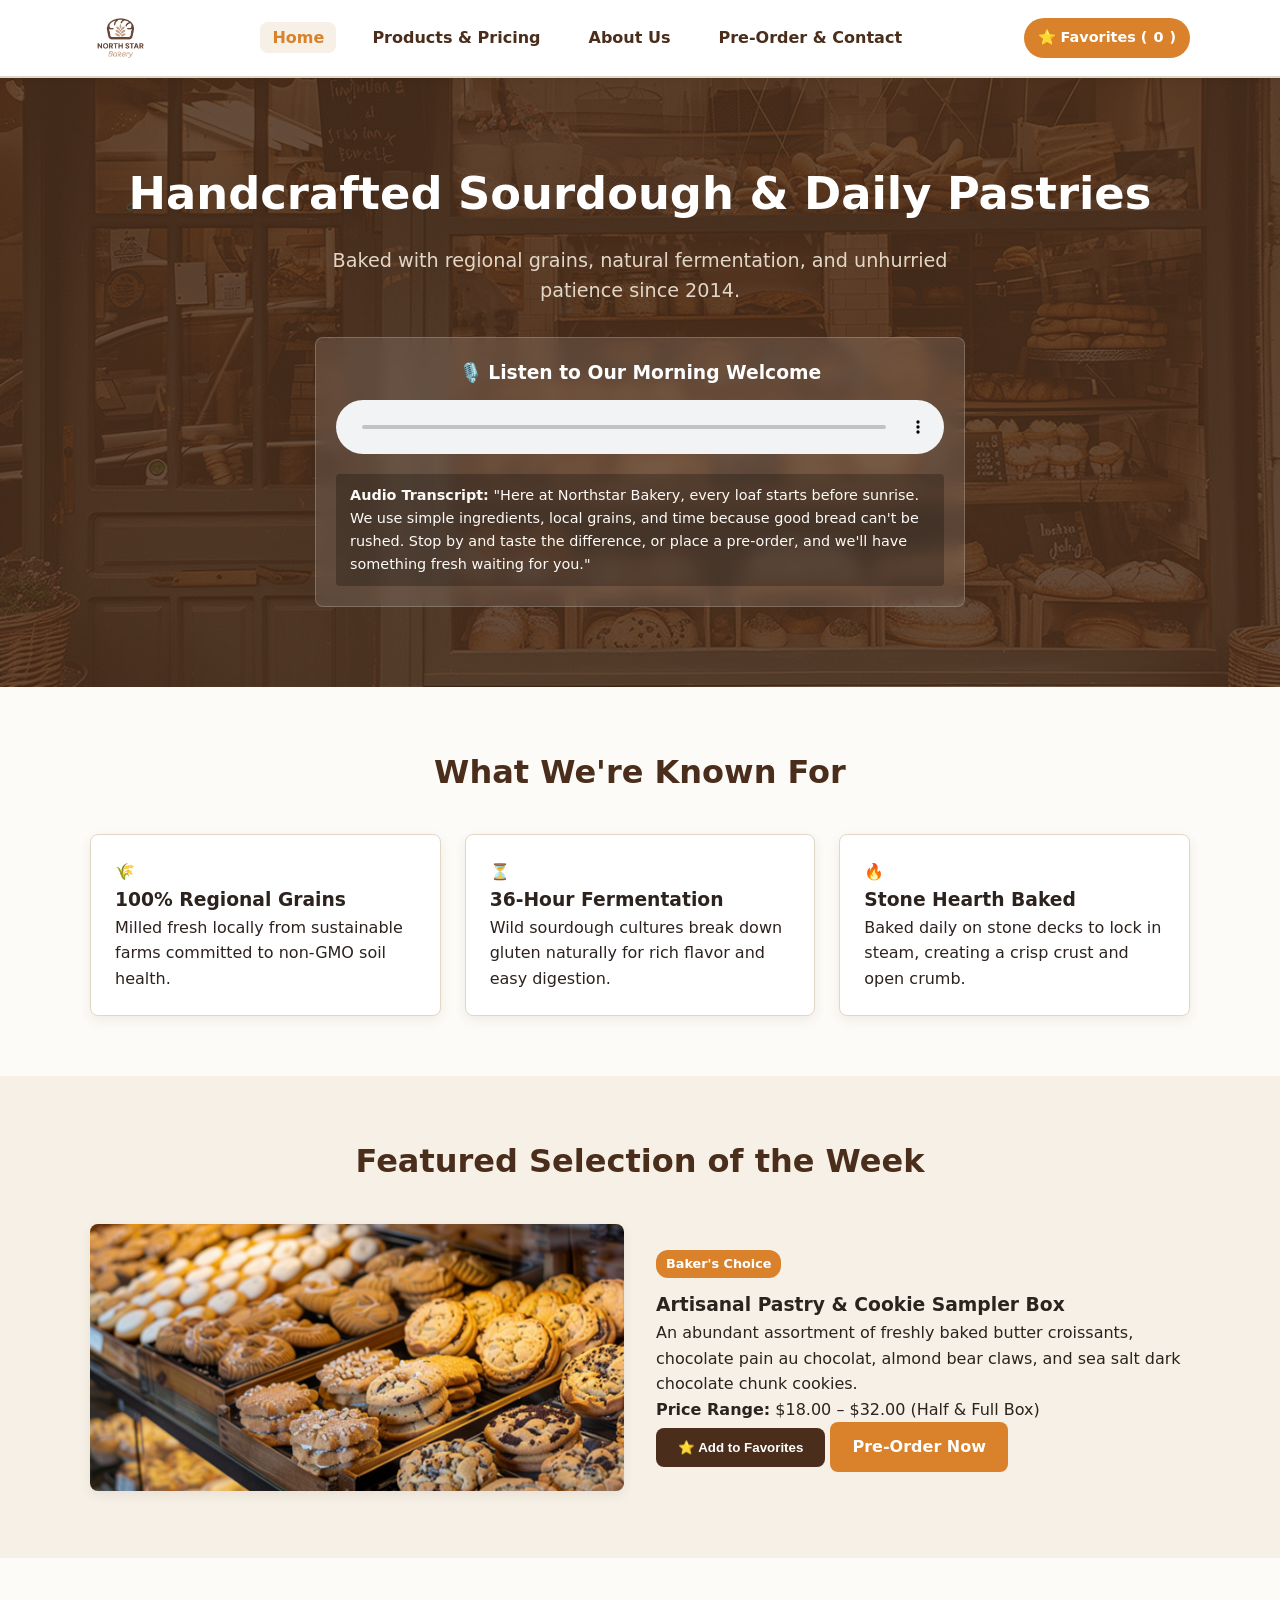
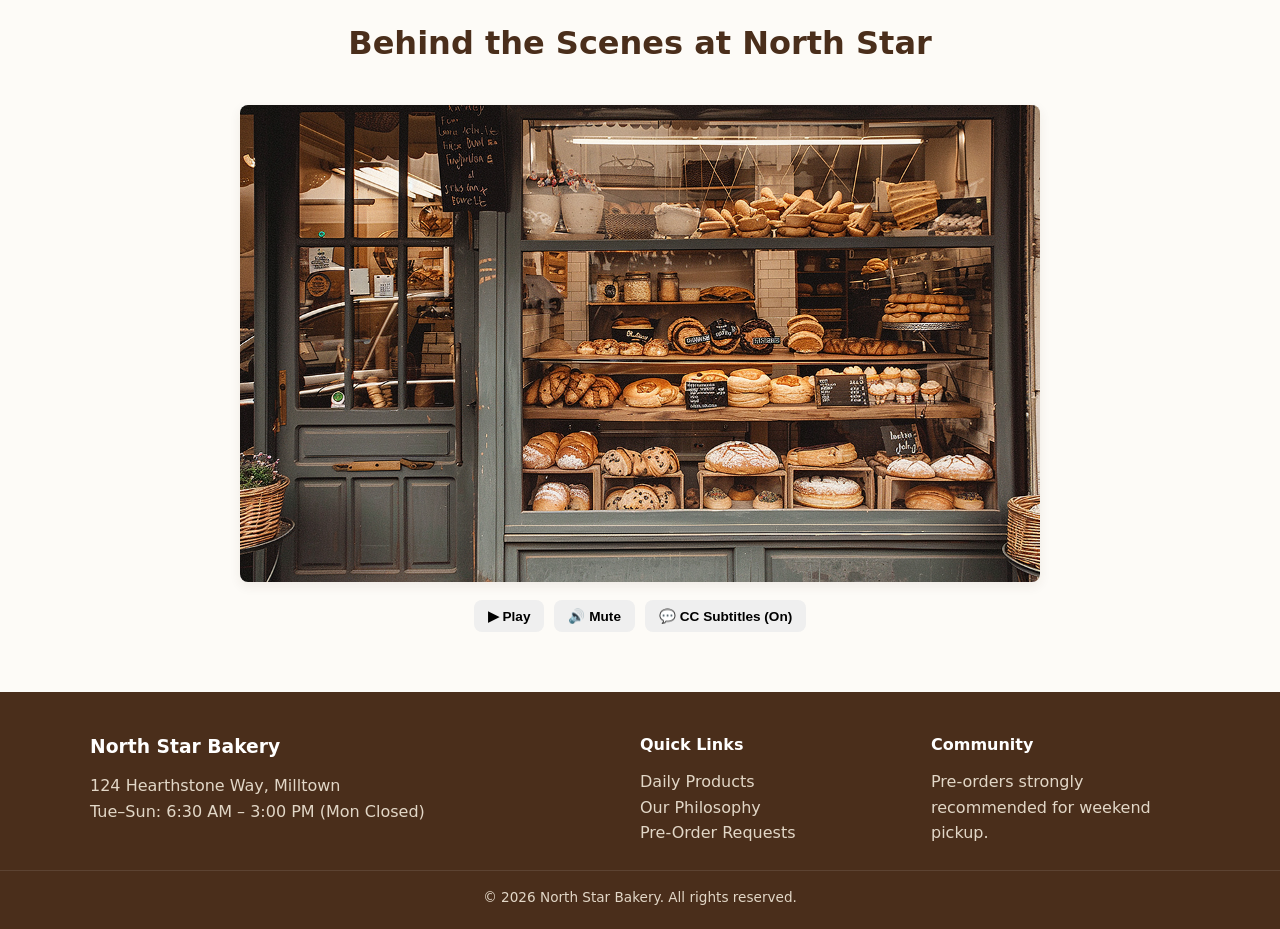
==== commit 1c1b92c8: "Update website files" ====
--- a/index.html
+++ b/index.html
@@ -1,132 +1,147 @@
 <!DOCTYPE html>
 <html lang="en">
 <head>
-    <meta charset="UTF-8">
-    <meta name="viewport" content="width=device-width, initial-scale=1.0">
-    <title>North Star Bakery | Artisan Baked Goods & Sourdough</title>
-    <link rel="stylesheet" href="styles.css">
+  <meta charset="UTF-8">
+  <meta name="viewport" content="width=device-width, initial-scale=1.0">
+  <title>North Star Bakery | Artisanal Sourdough & Fresh Pastries</title>
+  <link rel="stylesheet" href="styles.css">
 </head>
 <body>
-    <header>
-        <div class="top-bar">
-            <span>✨ Fresh Artisan Baking Daily | Pre-Orders & Inquiries Welcome</span>
+  <!-- Header / Nav -->
+  <header class="site-header">
+    <div class="container header-inner">
+      <a href="index.html" class="brand-logo">
+        <img src="images/bakery-logo.png" alt="North Star Bakery Logo">
+      </a>
+      <button class="nav-toggle" id="nav-toggle" aria-label="Toggle Navigation">☰</button>
+      <nav class="main-nav" id="main-nav">
+        <ul>
+          <li><a href="index.html" class="active">Home</a></li>
+          <li><a href="products.html">Products & Pricing</a></li>
+          <li><a href="about.html">About Us</a></li>
+          <li><a href="contact.html">Pre-Order & Contact</a></li>
+        </ul>
+      </nav>
+      <div class="favorites-badge-container">
+        <a href="products.html#favorites-section" class="favorites-badge" id="favorites-badge" title="View Saved Favorites">
+          ⭐ Favorites (<span id="fav-count">0</span>)
+        </a>
+      </div>
+    </div>
+  </header>
+
+  <!-- Hero Section -->
+  <section class="hero">
+    <div class="container hero-content">
+      <h1>Handcrafted Sourdough & Daily Pastries</h1>
+      <p class="hero-tagline">Baked with regional grains, natural fermentation, and unhurried patience since 2014.</p>
+      
+      <!-- Audio Welcome Player -->
+      <div class="audio-card">
+        <h3>🎙️ Listen to Our Morning Welcome</h3>
+        <audio controls preload="metadata">
+          <source src="audio/bakery-welcome.mp3" type="audio/mpeg">
+          Your browser does not support the audio element.
+        </audio>
+        <div class="audio-transcript">
+          <strong>Audio Transcript:</strong> "Here at Northstar Bakery, every loaf starts before sunrise. We use simple ingredients, local grains, and time because good bread can't be rushed. Stop by and taste the difference, or place a pre-order, and we'll have something fresh waiting for you."
         </div>
-        <div class="nav-container">
-            <a href="index.html" class="brand-logo">
-                <img src="images/bakery-logo.png" alt="North Star Bakery Logo">
-                <div class="brand-text">
-                    <h1>NORTH STAR</h1>
-                    <p>Bakery & Confectionery</p>
-                </div>
-            </a>
-            <button class="nav-toggle" id="navToggle" aria-label="Toggle navigation">☰</button>
-            <nav>
-                <ul id="navMenu">
-                    <li><a href="index.html" class="active">Home</a></li>
-                    <li><a href="products.html">Products & Pricing</a></li>
-                    <li><a href="about.html">About & Philosophy</a></li>
-                    <li><a href="contact.html">Pre-Order & Contact</a></li>
-                </ul>
-            </nav>
+      </div>
+    </div>
+  </section>
+
+  <!-- Highlights Section -->
+  <section class="highlights section">
+    <div class="container">
+      <h2 class="section-title">What We're Known For</h2>
+      <div class="grid grid-3">
+        <div class="card highlight-card">
+          <div class="card-icon">🌾</div>
+          <h3>100% Regional Grains</h3>
+          <p>Milled fresh locally from sustainable farms committed to non-GMO soil health.</p>
         </div>
-    </header>
+        <div class="card highlight-card">
+          <div class="card-icon">⏳</div>
+          <h3>36-Hour Fermentation</h3>
+          <p>Wild sourdough cultures break down gluten naturally for rich flavor and easy digestion.</p>
+        </div>
+        <div class="card highlight-card">
+          <div class="card-icon">🔥</div>
+          <h3>Stone Hearth Baked</h3>
+          <p>Baked daily on stone decks to lock in steam, creating a crisp crust and open crumb.</p>
+        </div>
+      </div>
+    </div>
+  </section>
 
-    <main class="container">
-        <!-- Hero Section -->
-        <section class="hero">
-            <div class="hero-text">
-                <h2>Artisan Goods Crafted with Patience</h2>
-                <p>Welcome to North Star Bakery. We use simple ingredients, regional flour, and unhurried preparation methods to craft authentic sourdough loaves, pastries, and treats daily.</p>
-                <a href="products.html" class="btn">Explore Products</a>
-                <a href="contact.html" class="btn btn-secondary">Place Pre-Order</a>
-            </div>
-            <div>
-                <img src="images/bakery-storefront.png" alt="North Star Bakery Storefront Window" style="width: 100%; border-radius: 10px; box-shadow: var(--shadow);">
-            </div>
-        </section>
+  <!-- Featured Item of the Week -->
+  <section class="featured-item section bg-alt">
+    <div class="container">
+      <h2 class="section-title">Featured Selection of the Week</h2>
+      <div class="featured-showcase">
+        <picture class="featured-picture">
+          <source media="(min-width: 768px)" srcset="images/bakery-feature-large.png">
+          <img src="images/bakery-feature-small.png" alt="Featured Weekly Pastry and Cookie Selection" class="responsive-feature-img">
+        </picture>
+        <div class="featured-info">
+          <span class="badge">Baker's Choice</span>
+          <h3>Artisanal Pastry & Cookie Sampler Box</h3>
+          <p>An abundant assortment of freshly baked butter croissants, chocolate pain au chocolat, almond bear claws, and sea salt dark chocolate chunk cookies.</p>
+          <p class="price-range"><strong>Price Range:</strong> $18.00 – $32.00 (Half & Full Box)</p>
+          <button class="btn btn-primary add-fav-btn" data-id="feat-sampler" data-name="Artisanal Pastry & Cookie Sampler Box" data-price="$18.00 - $32.00">
+            ⭐ Add to Favorites
+          </button>
+          <a href="contact.html?item=SamplerBox" class="btn btn-secondary">Pre-Order Now</a>
+        </div>
+      </div>
+    </div>
+  </section>
 
-        <!-- Audio Welcome Section -->
-        <section class="audio-card">
-            <h4>Listen to Our Morning Welcome Message</h4>
-            <p>Hear from our master bakers about our sunrise baking tradition:</p>
-            <audio controls>
-                <source src="bakery-welcome.mp3" type="audio/mpeg">
-                Your browser does not support the audio element.
-            </audio>
+  <!-- Behind the Scenes Video -->
+  <section class="behind-the-scenes section">
+    <div class="container">
+      <h2 class="section-title">Behind the Scenes at North Star</h2>
+      <div class="video-container">
+        <video id="bakery-video" poster="images/bakery-storefront.png" preload="metadata">
+          <source src="videos/bakery-behind-scenes.mp4" type="video/mp4">
+          <track kind="subtitles" src="videos/subtitles-en.vtt" srclang="en" label="English" default>
+          Your browser does not support the video tag.
+        </video>
+        <div class="video-controls">
+          <button id="btn-play-pause" class="btn btn-sm">▶ Play</button>
+          <button id="btn-mute" class="btn btn-sm">🔊 Mute</button>
+          <button id="btn-cc" class="btn btn-sm">💬 CC Subtitles (On)</button>
+        </div>
+      </div>
+    </div>
+  </section>
 
-            <div style="margin-top: 15px; font-size: 0.95rem; color: var(--text-muted); background: white; padding: 12px; border-radius: 6px; border: 1px solid var(--border-color);">
-                <strong>Audio Transcript:</strong> "Here at Northstar Bakery, every loaf starts before sunrise. We use simple ingredients, local grains, and time because good bread can't be rushed. Stop by and taste the difference, or place a pre-order, and we'll have something fresh waiting for you."
-            </div>
-        </section>
+  <!-- Footer -->
+  <footer class="site-footer">
+    <div class="container footer-grid">
+      <div>
+        <h3>North Star Bakery</h3>
+        <p>124 Hearthstone Way, Milltown</p>
+        <p>Tue–Sun: 6:30 AM – 3:00 PM (Mon Closed)</p>
+      </div>
+      <div>
+        <h4>Quick Links</h4>
+        <ul>
+          <li><a href="products.html">Daily Products</a></li>
+          <li><a href="about.html">Our Philosophy</a></li>
+          <li><a href="contact.html">Pre-Order Requests</a></li>
+        </ul>
+      </div>
+      <div>
+        <h4>Community</h4>
+        <p>Pre-orders strongly recommended for weekend pickup.</p>
+      </div>
+    </div>
+    <div class="footer-bottom">
+      <p>&copy; 2026 North Star Bakery. All rights reserved.</p>
+    </div>
+  </footer>
 
-        <!-- Responsive Featured Image Section -->
-        <section style="margin: 40px 0;">
-            <h3 style="font-family: var(--font-heading); color: var(--primary-color); font-size: 1.8rem; margin-bottom: 15px; text-align: center;">Featured Selection of the Week</h3>
-            <p style="text-align: center; color: var(--text-muted); margin-bottom: 25px;">Our display counter is stocked daily with hand-shaped cookies, filled pastries, and gourmet confections.</p>
-            <div class="responsive-feature">
-                <picture>
-                    <source media="(max-width: 600px)" srcset="images/bakery-feature-small.png">
-                    <source media="(min-width: 601px)" srcset="images/bakery-feature-large.png">
-                    <img src="images/bakery-feature-large.png" alt="Assortment of freshly baked pastries and gourmet cookies">
-                </picture>
-            </div>
-        </section>
-
-        <!-- What We're Known For -->
-        <section style="margin: 50px 0;">
-            <h2 style="font-family: var(--font-heading); color: var(--primary-color); text-align: center; font-size: 2rem; margin-bottom: 30px;">What We're Known For</h2>
-            <div class="grid-3">
-                <div class="card">
-                    <h3>🌾 Regional Grains</h3>
-                    <p>We source our flour from local mills, celebrating the rich agricultural heritage of our region in every crust and crumb.</p>
-                </div>
-                <div class="card">
-                    <h3>⏳ Unhurried Fermentation</h3>
-                    <p>Our sourdoughs ferment naturally for over 24 hours, developing deep flavors and an easily digestible, moist structure.</p>
-                </div>
-                <div class="card">
-                    <h3>🤝 Community Centered</h3>
-                    <p>Whether you need a quick morning coffee treat or a reserve loaf for weekend family dinners, we are here for our neighbors.</p>
-                </div>
-            </div>
-        </section>
-
-        <!-- Hours & Location Snippet -->
-        <section class="card" style="display: flex; flex-wrap: wrap; justify-content: space-between; align-items: center; gap: 20px;">
-            <div>
-                <h3 style="margin-bottom: 5px;">Visit Us in the Neighborhood</h3>
-                <p style="color: var(--text-muted);">124 Main Street, Bakery District • Mon-Sat: 6:30 AM - 6:00 PM | Sun: 7:00 AM - 3:00 PM</p>
-            </div>
-            <a href="contact.html" class="btn">View Store Details</a>
-        </section>
-    </main>
-
-    <footer>
-        <div class="footer-content">
-            <div class="footer-col">
-                <h4>North Star Bakery</h4>
-                <p>Authentic neighborhood bakehouse dedicated to traditional craftsmanship, natural ingredients, and warm hospitality.</p>
-            </div>
-            <div class="footer-col">
-                <h4>Quick Links</h4>
-                <ul>
-                    <li><a href="index.html">Home</a></li>
-                    <li><a href="products.html">Products & Pricing</a></li>
-                    <li><a href="about.html">Our Philosophy</a></li>
-                    <li><a href="contact.html">Pre-Order Form</a></li>
-                </ul>
-            </div>
-            <div class="footer-col">
-                <h4>Bakehouse Hours</h4>
-                <p>Monday – Saturday: 6:30 AM – 6:00 PM<br>Sunday: 7:00 AM – 3:00 PM<br><em>Fresh loaves ready by 7:00 AM daily.</em></p>
-            </div>
-        </div>
-        <div class="copyright">
-            &copy; 2026 North Star Bakery. All rights reserved. Grounded in community & craftsmanship.
-        </div>
-
-    </footer>
-
-    <script src="script.js"></script>
+  <script src="script.js"></script>
 </body>
 </html>
--- a/styles.css
+++ b/styles.css
@@ -1,464 +1,504 @@
-/* North Star Bakery - Official Stylesheet */
+/* North Star Bakery Stylesheet - Touchstone 4 Aligned */
+
 :root {
-    --primary-color: #5d3a1a;
-    --primary-light: #8c5a2b;
-    --accent-color: #d4a359;
-    --bg-warm: #fcf8f2;
-    --bg-card: #ffffff;
-    --text-dark: #332417;
-    --text-muted: #665243;
-    --border-color: #e6d7c3;
-    --font-heading: 'Georgia', 'Times New Roman', serif;
-    --font-body: 'Segoe UI', 'Helvetica Neue', Arial, sans-serif;
-    --shadow: 0 4px 15px rgba(93, 58, 26, 0.08);
-    --transition: all 0.3s ease;
+  --primary: #4A2E1B;        /* Dark Roast Brown */
+  --primary-light: #6E472D;
+  --accent: #D9822B;         /* Warm Gold / Crust Accent */
+  --accent-hover: #B5671B;
+  --bg-main: #FDFBF7;        /* Warm Wheat Background */
+  --bg-card: #FFFFFF;
+  --bg-alt: #F6F0E6;         /* Soft Sand Tint */
+  --text-main: #2C221E;
+  --text-muted: #665A52;
+  --border: #E2D7C7;
+  --danger: #C0392B;
+  --success: #27AE60;
+  --radius: 8px;
+  --shadow: 0 4px 12px rgba(74, 46, 27, 0.08);
+  --font-family: 'Segoe UI', system-ui, -apple-system, sans-serif;
 }
 
 * {
-    box-sizing: border-box;
-    margin: 0;
-    padding: 0;
+  box-sizing: border-box;
+  margin: 0;
+  padding: 0;
 }
 
 body {
-    font-family: var(--font-body);
-    background-color: var(--bg-warm);
-    color: var(--text-dark);
-    line-height: 1.6;
-}
-
-/* Header & Navigation */
-header {
+  font-family: var(--font-family);
+  background-color: var(--bg-main);
+  color: var(--text-main);
+  line-height: 1.6;
+}
+
+.container {
+  max-width: 1140px;
+  margin: 0 auto;
+  padding: 0 20px;
+}
+
+/* Header & Nav */
+.site-header {
+  background-color: var(--bg-card);
+  border-bottom: 2px solid var(--border);
+  position: sticky;
+  top: 0;
+  z-index: 100;
+  box-shadow: 0 2px 8px rgba(0,0,0,0.04);
+}
+
+.header-inner {
+  display: flex;
+  align-items: center;
+  justify-content: space-between;
+  padding: 12px 20px;
+}
+
+.brand-logo img {
+  height: 52px;
+  width: auto;
+  display: block;
+}
+
+.main-nav ul {
+  display: flex;
+  list-style: none;
+  gap: 24px;
+}
+
+.main-nav a {
+  text-decoration: none;
+  color: var(--primary);
+  font-weight: 600;
+  padding: 6px 12px;
+  border-radius: var(--radius);
+  transition: all 0.2s ease;
+}
+
+.main-nav a:hover,
+.main-nav a.active {
+  background-color: var(--bg-alt);
+  color: var(--accent);
+}
+
+.favorites-badge {
+  display: inline-flex;
+  align-items: center;
+  gap: 6px;
+  background-color: var(--accent);
+  color: #FFF;
+  text-decoration: none;
+  font-weight: 700;
+  font-size: 0.9rem;
+  padding: 8px 14px;
+  border-radius: 20px;
+  transition: background-color 0.2s;
+}
+
+.favorites-badge:hover {
+  background-color: var(--accent-hover);
+}
+
+.nav-toggle {
+  display: none;
+  background: none;
+  border: 1px solid var(--border);
+  font-size: 1.5rem;
+  padding: 4px 10px;
+  border-radius: 4px;
+  cursor: pointer;
+}
+
+/* Buttons */
+.btn {
+  display: inline-block;
+  font-weight: 600;
+  text-align: center;
+  padding: 10px 20px;
+  border-radius: var(--radius);
+  border: 2px solid transparent;
+  cursor: pointer;
+  transition: all 0.2s ease;
+  text-decoration: none;
+}
+
+.btn-primary {
+  background-color: var(--primary);
+  color: #FFF;
+}
+
+.btn-primary:hover {
+  background-color: var(--primary-light);
+}
+
+.btn-secondary {
+  background-color: var(--accent);
+  color: #FFF;
+}
+
+.btn-secondary:hover {
+  background-color: var(--accent-hover);
+}
+
+.btn-outline {
+  background-color: transparent;
+  border-color: var(--primary);
+  color: var(--primary);
+}
+
+.btn-outline:hover,
+.btn-outline.active {
+  background-color: var(--primary);
+  color: #FFF;
+}
+
+.btn-sm {
+  padding: 6px 12px;
+  font-size: 0.85rem;
+}
+
+.btn-block {
+  display: block;
+  width: 100%;
+}
+
+/* Sections & Layout */
+.section {
+  padding: 60px 0;
+}
+
+.section-title {
+  text-align: center;
+  font-size: 2rem;
+  color: var(--primary);
+  margin-bottom: 36px;
+}
+
+.bg-alt {
+  background-color: var(--bg-alt);
+}
+
+.grid {
+  display: grid;
+  gap: 24px;
+}
+
+.grid-2 { grid-template-columns: repeat(2, 1fr); }
+.grid-3 { grid-template-columns: repeat(3, 1fr); }
+
+/* Cards */
+.card {
+  background-color: var(--bg-card);
+  border: 1px solid var(--border);
+  border-radius: var(--radius);
+  padding: 24px;
+  box-shadow: var(--shadow);
+}
+
+/* Hero */
+.hero {
+  background: linear-gradient(rgba(74, 46, 27, 0.85), rgba(74, 46, 27, 0.85)), url('images/bakery-storefront.png');
+  background-size: cover;
+  background-position: center;
+  color: #FFF;
+  padding: 80px 0;
+  text-align: center;
+}
+
+.hero h1 {
+  font-size: 2.8rem;
+  margin-bottom: 16px;
+  color: #FFF;
+}
+
+.hero-tagline {
+  font-size: 1.2rem;
+  max-width: 700px;
+  margin: 0 auto 30px;
+  color: #E2D7C7;
+}
+
+.audio-card {
+  background: rgba(255, 255, 255, 0.12);
+  backdrop-filter: blur(8px);
+  border: 1px solid rgba(255, 255, 255, 0.2);
+  max-width: 650px;
+  margin: 0 auto;
+  padding: 20px;
+  border-radius: var(--radius);
+}
+
+.audio-card h3 {
+  margin-bottom: 12px;
+  color: #FFF;
+}
+
+.audio-card audio {
+  width: 100%;
+  margin-bottom: 12px;
+}
+
+.audio-transcript {
+  font-size: 0.9rem;
+  color: #FDFBF7;
+  text-align: left;
+  background: rgba(0,0,0,0.25);
+  padding: 10px 14px;
+  border-radius: 4px;
+}
+
+/* Featured Showcase */
+.featured-showcase {
+  display: grid;
+  grid-template-columns: 1fr 1fr;
+  gap: 32px;
+  align-items: center;
+}
+
+.responsive-feature-img {
+  width: 100%;
+  height: auto;
+  border-radius: var(--radius);
+  box-shadow: var(--shadow);
+}
+
+.badge {
+  display: inline-block;
+  background-color: var(--accent);
+  color: #FFF;
+  font-size: 0.8rem;
+  font-weight: 700;
+  padding: 4px 10px;
+  border-radius: 12px;
+  margin-bottom: 12px;
+}
+
+/* Products Page */
+.page-banner {
+  background-color: var(--primary);
+  color: #FFF;
+  padding: 40px 0;
+  text-align: center;
+}
+
+.filter-controls {
+  display: flex;
+  justify-content: center;
+  gap: 12px;
+  margin-bottom: 28px;
+  flex-wrap: wrap;
+}
+
+.filter-btn {
+  background-color: var(--bg-card);
+  border: 1px solid var(--border);
+  padding: 8px 18px;
+  border-radius: 20px;
+  font-weight: 600;
+  cursor: pointer;
+  color: var(--primary);
+  transition: all 0.2s;
+}
+
+.filter-btn.active, .filter-btn:hover {
+  background-color: var(--primary);
+  color: #FFF;
+}
+
+.product-img {
+  width: 100%;
+  height: 200px;
+  object-fit: cover;
+  border-radius: 4px;
+  margin-bottom: 14px;
+}
+
+.category-tag {
+  font-size: 0.75rem;
+  font-weight: 700;
+  text-transform: uppercase;
+  color: var(--accent);
+  letter-spacing: 0.5px;
+}
+
+.product-meta {
+  margin: 12px 0;
+  font-weight: 700;
+  color: var(--primary);
+}
+
+/* Favorites Drawer */
+.favorites-drawer {
+  background-color: var(--bg-alt);
+  border: 2px dashed var(--accent);
+  margin-bottom: 32px;
+}
+
+.favorites-header {
+  display: flex;
+  justify-content: space-between;
+  align-items: center;
+  margin-bottom: 12px;
+}
+
+.favorites-list-empty {
+  font-style: italic;
+  color: var(--text-muted);
+}
+
+.fav-item-row {
+  display: flex;
+  justify-content: space-between;
+  align-items: center;
+  padding: 8px 0;
+  border-bottom: 1px solid var(--border);
+}
+
+.favorites-actions {
+  margin-top: 16px;
+  text-align: right;
+}
+
+/* Video Player */
+.video-container {
+  max-width: 800px;
+  margin: 0 auto;
+}
+
+.video-container video {
+  width: 100%;
+  border-radius: var(--radius);
+  box-shadow: var(--shadow);
+}
+
+.video-controls {
+  display: flex;
+  gap: 10px;
+  margin-top: 10px;
+  justify-content: center;
+}
+
+/* Forms & Validation */
+.form-group {
+  margin-bottom: 18px;
+}
+
+.form-group label {
+  display: block;
+  font-weight: 600;
+  margin-bottom: 6px;
+  color: var(--primary);
+}
+
+.required {
+  color: var(--danger);
+}
+
+.form-control {
+  width: 100%;
+  padding: 10px 14px;
+  border: 1px solid var(--border);
+  border-radius: 6px;
+  font-family: inherit;
+  font-size: 0.95rem;
+}
+
+.form-control:focus {
+  outline: none;
+  border-color: var(--accent);
+  box-shadow: 0 0 0 3px rgba(217, 130, 43, 0.15);
+}
+
+.form-control.is-invalid {
+  border-color: var(--danger);
+  background-color: #FDEDEC;
+}
+
+.error-msg {
+  display: block;
+  color: var(--danger);
+  font-size: 0.825rem;
+  margin-top: 4px;
+  font-weight: 600;
+}
+
+.alert {
+  padding: 14px 18px;
+  border-radius: var(--radius);
+  margin-bottom: 20px;
+}
+
+.alert-info {
+  background-color: #EBF5FB;
+  border: 1px solid #AED6F1;
+  color: #1B4F72;
+}
+
+.alert-success {
+  background-color: #E8F8F5;
+  border: 1px solid #A3E4D7;
+  color: #117864;
+}
+
+.hidden {
+  display: none !important;
+}
+
+/* Footer */
+.site-footer {
+  background-color: var(--primary);
+  color: #E2D7C7;
+  padding: 40px 0 20px;
+}
+
+.footer-grid {
+  display: grid;
+  grid-template-columns: 2fr 1fr 1fr;
+  gap: 32px;
+  margin-bottom: 24px;
+}
+
+.site-footer h3, .site-footer h4 {
+  color: #FFF;
+  margin-bottom: 12px;
+}
+
+.site-footer ul {
+  list-style: none;
+}
+
+.site-footer a {
+  color: #E2D7C7;
+  text-decoration: none;
+}
+
+.site-footer a:hover {
+  color: var(--accent);
+}
+
+.footer-bottom {
+  border-top: 1px solid rgba(255,255,255,0.1);
+  padding-top: 16px;
+  text-align: center;
+  font-size: 0.85rem;
+}
+
+/* Responsive */
+@media (max-width: 768px) {
+  .nav-toggle { display: block; }
+  .main-nav {
+    display: none;
+    width: 100%;
+    position: absolute;
+    top: 100%;
+    left: 0;
     background-color: var(--bg-card);
-    border-bottom: 2px solid var(--border-color);
-    position: sticky;
-    top: 0;
-    z-index: 1000;
-    box-shadow: 0 2px 10px rgba(0,0,0,0.05);
-}
-
-.top-bar {
-    background-color: var(--primary-color);
-    color: var(--bg-warm);
-    text-align: center;
-    padding: 8px 15px;
-    font-size: 0.9rem;
-    letter-spacing: 0.5px;
-}
-
-.nav-container {
-    max-width: 1200px;
-    margin: 0 auto;
-    display: flex;
-    justify-content: space-between;
-    align-items: center;
-    padding: 15px 25px;
-}
-
-.brand-logo {
-    display: flex;
-    align-items: center;
-    gap: 15px;
-    text-decoration: none;
-    color: var(--primary-color);
-}
-
-.brand-logo img {
-    height: 55px;
-    width: auto;
-}
-
-.brand-text h1 {
-    font-family: var(--font-heading);
-    font-size: 1.6rem;
-    font-weight: 700;
-    letter-spacing: 1px;
-}
-
-.brand-text p {
-    font-size: 0.85rem;
-    color: var(--primary-light);
-    font-style: italic;
-}
-
-nav ul {
-    display: flex;
-    list-style: none;
-    gap: 25px;
-}
-
-nav a {
-    text-decoration: none;
-    color: var(--text-dark);
-    font-weight: 600;
-    font-size: 1rem;
-    padding: 8px 12px;
-    border-radius: 4px;
-    transition: var(--transition);
-}
-
-nav a:hover, nav a.active {
-    color: var(--primary-color);
-    background-color: rgba(212, 163, 89, 0.15);
-}
-
-.nav-toggle {
-    display: none;
-    background: none;
-    border: none;
-    font-size: 1.8rem;
-    color: var(--primary-color);
-    cursor: pointer;
-}
-
-/* Container & Layout */
-.container {
-    max-width: 1200px;
-    margin: 40px auto;
-    padding: 0 25px;
-}
-
-.hero {
-    display: grid;
-    grid-template-columns: 1fr 1fr;
-    gap: 40px;
-    align-items: center;
-    background-color: var(--bg-card);
-    border-radius: 12px;
-    padding: 40px;
-    box-shadow: var(--shadow);
-    margin-bottom: 50px;
-}
-
-.hero-text h2 {
-    font-family: var(--font-heading);
-    font-size: 2.5rem;
-    color: var(--primary-color);
-    margin-bottom: 20px;
-    line-height: 1.2;
-}
-
-.hero-text p {
-    font-size: 1.1rem;
-    color: var(--text-muted);
-    margin-bottom: 25px;
-}
-
-.btn {
-    display: inline-block;
-    background-color: var(--primary-color);
-    color: white;
-    padding: 12px 28px;
-    border-radius: 6px;
-    text-decoration: none;
-    font-weight: 600;
-    transition: var(--transition);
-    border: none;
-    cursor: pointer;
-}
-
-.btn:hover {
-    background-color: var(--primary-light);
-    transform: translateY(-2px);
-    box-shadow: 0 4px 10px rgba(93, 58, 26, 0.2);
-}
-
-.btn-secondary {
-    background-color: transparent;
-    color: var(--primary-color);
-    border: 2px solid var(--primary-color);
-    margin-left: 10px;
-}
-
-.btn-secondary:hover {
-    background-color: var(--primary-color);
-    color: white;
-}
-
-/* Audio Player Card */
-.audio-card {
-    background-color: #f7eee3;
-    border-left: 4px solid var(--accent-color);
-    padding: 20px;
-    border-radius: 8px;
-    margin: 25px 0;
-}
-
-.audio-card h4 {
-    font-family: var(--font-heading);
-    color: var(--primary-color);
-    margin-bottom: 10px;
-}
-
-.audio-card audio {
-    width: 100%;
-    margin-top: 10px;
-}
-
-/* Featured Picture Element */
-.responsive-feature {
-    width: 100%;
-    border-radius: 10px;
-    overflow: hidden;
-    box-shadow: var(--shadow);
-}
-
-.responsive-feature img {
-    width: 100%;
-    height: auto;
-    display: block;
-    object-fit: cover;
-}
-
-/* Feature Cards Grid */
-.grid-3 {
-    display: grid;
-    grid-template-columns: repeat(auto-fit, minmax(300px, 1fr));
-    gap: 30px;
-    margin: 40px 0;
-}
-
-.card {
-    background: var(--bg-card);
-    border-radius: 10px;
-    padding: 30px;
-    box-shadow: var(--shadow);
-    border: 1px solid var(--border-color);
-    transition: var(--transition);
-}
-
-.card:hover {
-    transform: translateY(-5px);
-    box-shadow: 0 8px 25px rgba(93, 58, 26, 0.12);
-}
-
-.card h3 {
-    font-family: var(--font-heading);
-    color: var(--primary-color);
-    font-size: 1.4rem;
-    margin-bottom: 15px;
-}
-
-/* Signature Loaf Figure */
-.figure-container {
-    background: var(--bg-card);
-    padding: 20px;
-    border-radius: 10px;
-    box-shadow: var(--shadow);
-    text-align: center;
-    margin: 40px 0;
-}
-
-.figure-container img {
-    max-width: 100%;
-    height: auto;
-    border-radius: 8px;
-}
-
-figcaption {
-    margin-top: 12px;
-    font-style: italic;
-    color: var(--text-muted);
-    font-size: 0.95rem;
-}
-
-/* Product Catalog */
-.category-filter {
-    display: flex;
-    gap: 15px;
-    justify-content: center;
-    margin-bottom: 30px;
-    flex-wrap: wrap;
-}
-
-.filter-btn {
-    background: var(--bg-card);
-    border: 1px solid var(--border-color);
-    padding: 8px 20px;
-    border-radius: 20px;
-    cursor: pointer;
-    font-weight: 600;
-    color: var(--text-muted);
-    transition: var(--transition);
-}
-
-.filter-btn.active, .filter-btn:hover {
-    background: var(--primary-color);
-    color: white;
-    border-color: var(--primary-color);
-}
-
-.product-grid {
-    display: grid;
-    grid-template-columns: repeat(auto-fill, minmax(280px, 1fr));
-    gap: 25px;
-}
-
-.product-card {
-    background: var(--bg-card);
-    border-radius: 10px;
-    overflow: hidden;
-    box-shadow: var(--shadow);
-    border: 1px solid var(--border-color);
-}
-
-.product-card img {
-    width: 100%;
-    height: 200px;
-    object-fit: cover;
-}
-
-.product-info {
-    padding: 20px;
-}
-
-.product-header {
-    display: flex;
-    justify-content: space-between;
-    align-items: baseline;
-    margin-bottom: 10px;
-}
-
-.product-price {
-    font-weight: 700;
-    color: var(--primary-light);
-    font-size: 1.1rem;
-}
-
-/* Form Styling */
-.form-card {
-    background: var(--bg-card);
-    border-radius: 12px;
-    padding: 40px;
-    box-shadow: var(--shadow);
-    max-width: 750px;
-    margin: 0 auto;
-}
-
-.form-group {
-    margin-bottom: 20px;
-}
-
-.form-group label {
-    display: block;
-    margin-bottom: 8px;
-    font-weight: 600;
-    color: var(--text-dark);
-}
-
-.form-control {
-    width: 100%;
-    padding: 12px 15px;
-    border: 1px solid var(--border-color);
-    border-radius: 6px;
-    font-family: inherit;
-    font-size: 1rem;
-    transition: var(--transition);
-}
-
-.form-control:focus {
-    outline: none;
-    border-color: var(--primary-color);
-    box-shadow: 0 0 0 3px rgba(93, 58, 26, 0.1);
-}
-
-textarea.form-control {
-    resize: vertical;
-    min-height: 120px;
-}
-
-.form-row {
-    display: grid;
-    grid-template-columns: 1fr 1fr;
-    gap: 20px;
-}
-
-/* Notice Box */
-.notice-box {
-    background-color: #fff9ed;
-    border: 1px solid #f3d9a9;
-    padding: 15px 20px;
-    border-radius: 6px;
-    margin-bottom: 25px;
-    font-size: 0.95rem;
-    color: #7a521e;
-}
-
-/* Footer */
-footer {
-    background-color: var(--primary-color);
-    color: #f1e4d3;
-    padding: 50px 25px 20px;
-    margin-top: 60px;
-}
-
-.footer-content {
-    max-width: 1200px;
-    margin: 0 auto;
-    display: grid;
-    grid-template-columns: repeat(auto-fit, minmax(250px, 1fr));
-    gap: 40px;
-    margin-bottom: 40px;
-}
-
-.footer-col h4 {
-    font-family: var(--font-heading);
-    color: var(--accent-color);
-    font-size: 1.2rem;
-    margin-bottom: 15px;
-}
-
-.footer-col p, .footer-col li {
-    font-size: 0.95rem;
-    line-height: 1.8;
-}
-
-.footer-col ul {
-    list-style: none;
-}
-
-.footer-col a {
-    color: #f1e4d3;
-    text-decoration: none;
-    transition: var(--transition);
-}
-
-.footer-col a:hover {
-    color: var(--accent-color);
-}
-
-.copyright {
-    text-align: center;
-    padding-top: 20px;
-    border-top: 1px solid rgba(255,255,255,0.1);
-    font-size: 0.85rem;
-    color: #c4b099;
-}
-
-/* Responsive Media Queries */
-@media (max-width: 768px) {
-    .nav-toggle {
-        display: block;
-    }
-    nav ul {
-        display: none;
-        position: absolute;
-        top: 100%;
-        left: 0;
-        right: 0;
-        background-color: var(--bg-card);
-        flex-direction: column;
-        padding: 20px;
-        box-shadow: 0 10px 15px rgba(0,0,0,0.1);
-        border-bottom: 2px solid var(--border-color);
-    }
-    nav ul.show {
-        display: flex;
-    }
-    .hero {
-        grid-template-columns: 1fr;
-    }
-    .form-row {
-        grid-template-columns: 1fr;
-    }
-}
+    padding: 16px;
+    border-bottom: 2px solid var(--border);
+  }
+  .main-nav.open { display: block; }
+  .main-nav ul { flex-direction: column; }
+  .grid-2, .grid-3 { grid-template-columns: 1fr; }
+  .featured-showcase { grid-template-columns: 1fr; }
+  .footer-grid { grid-template-columns: 1fr; }
+}
